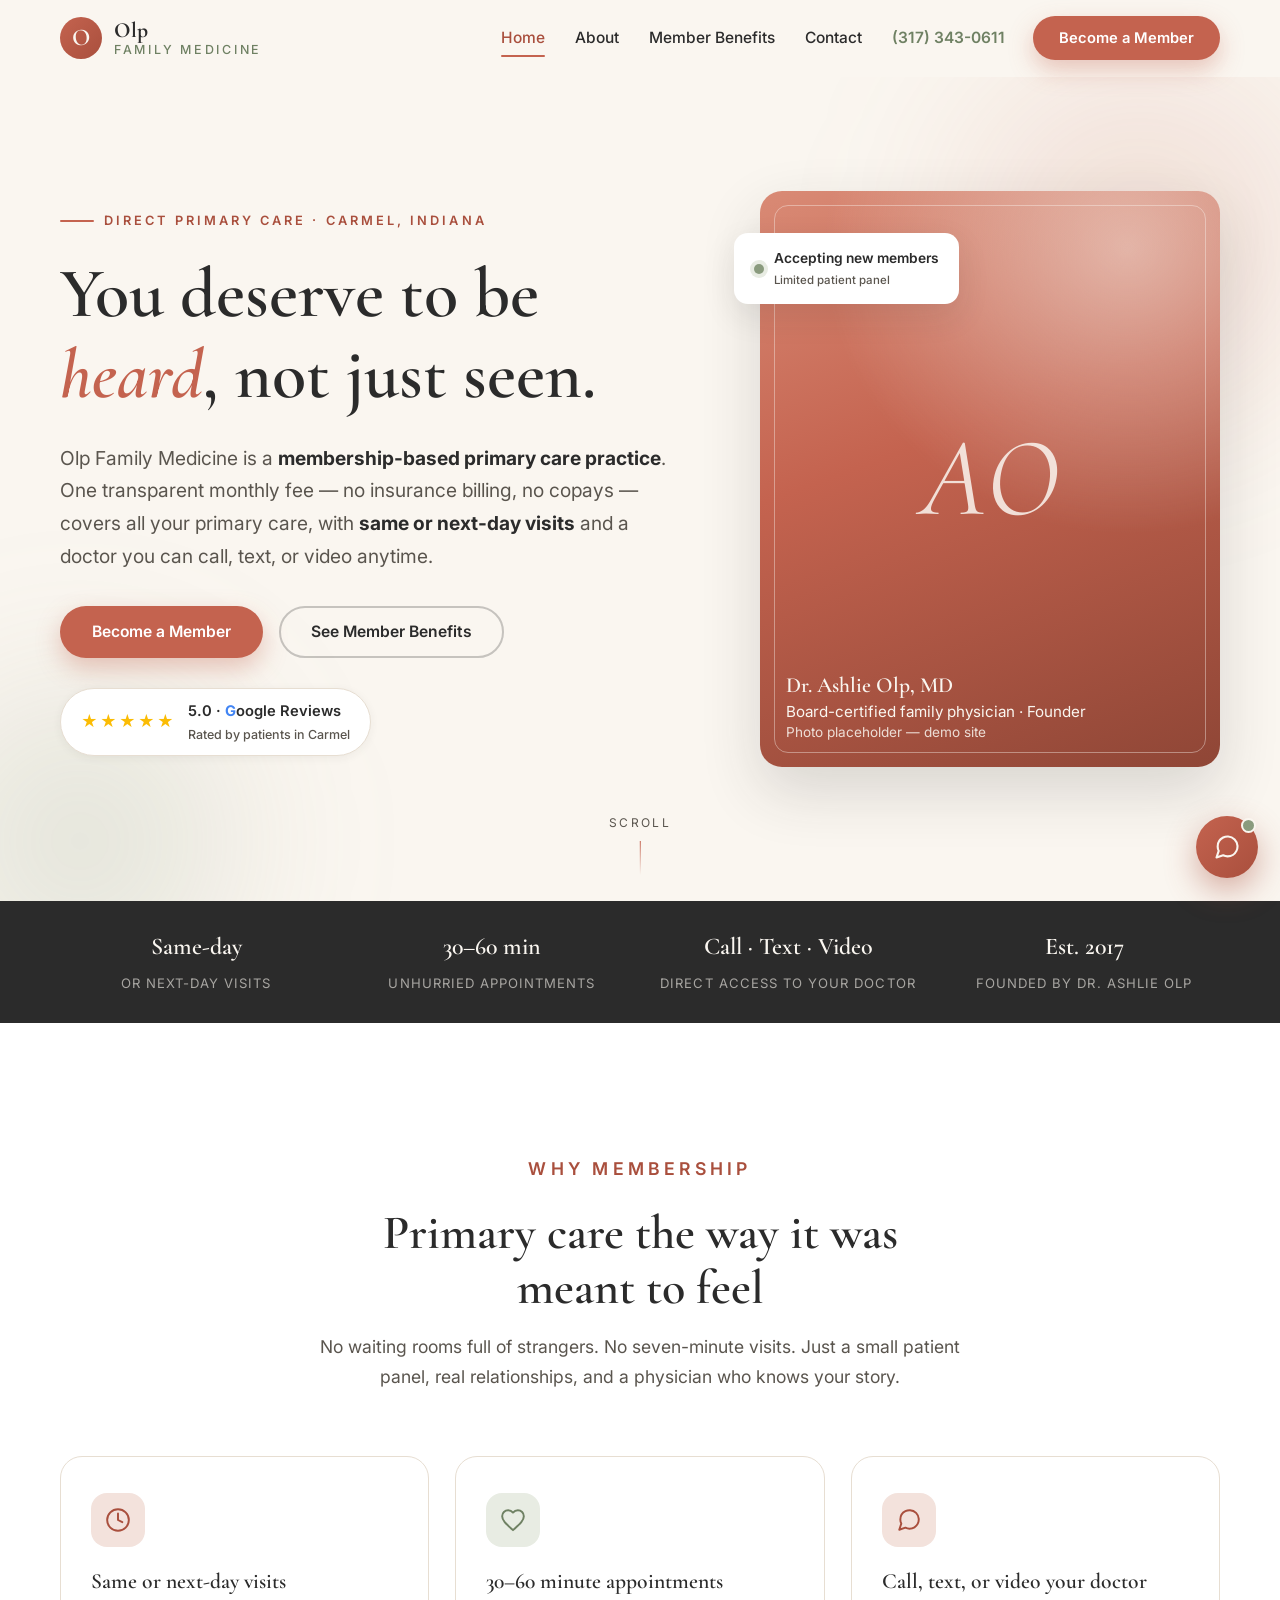
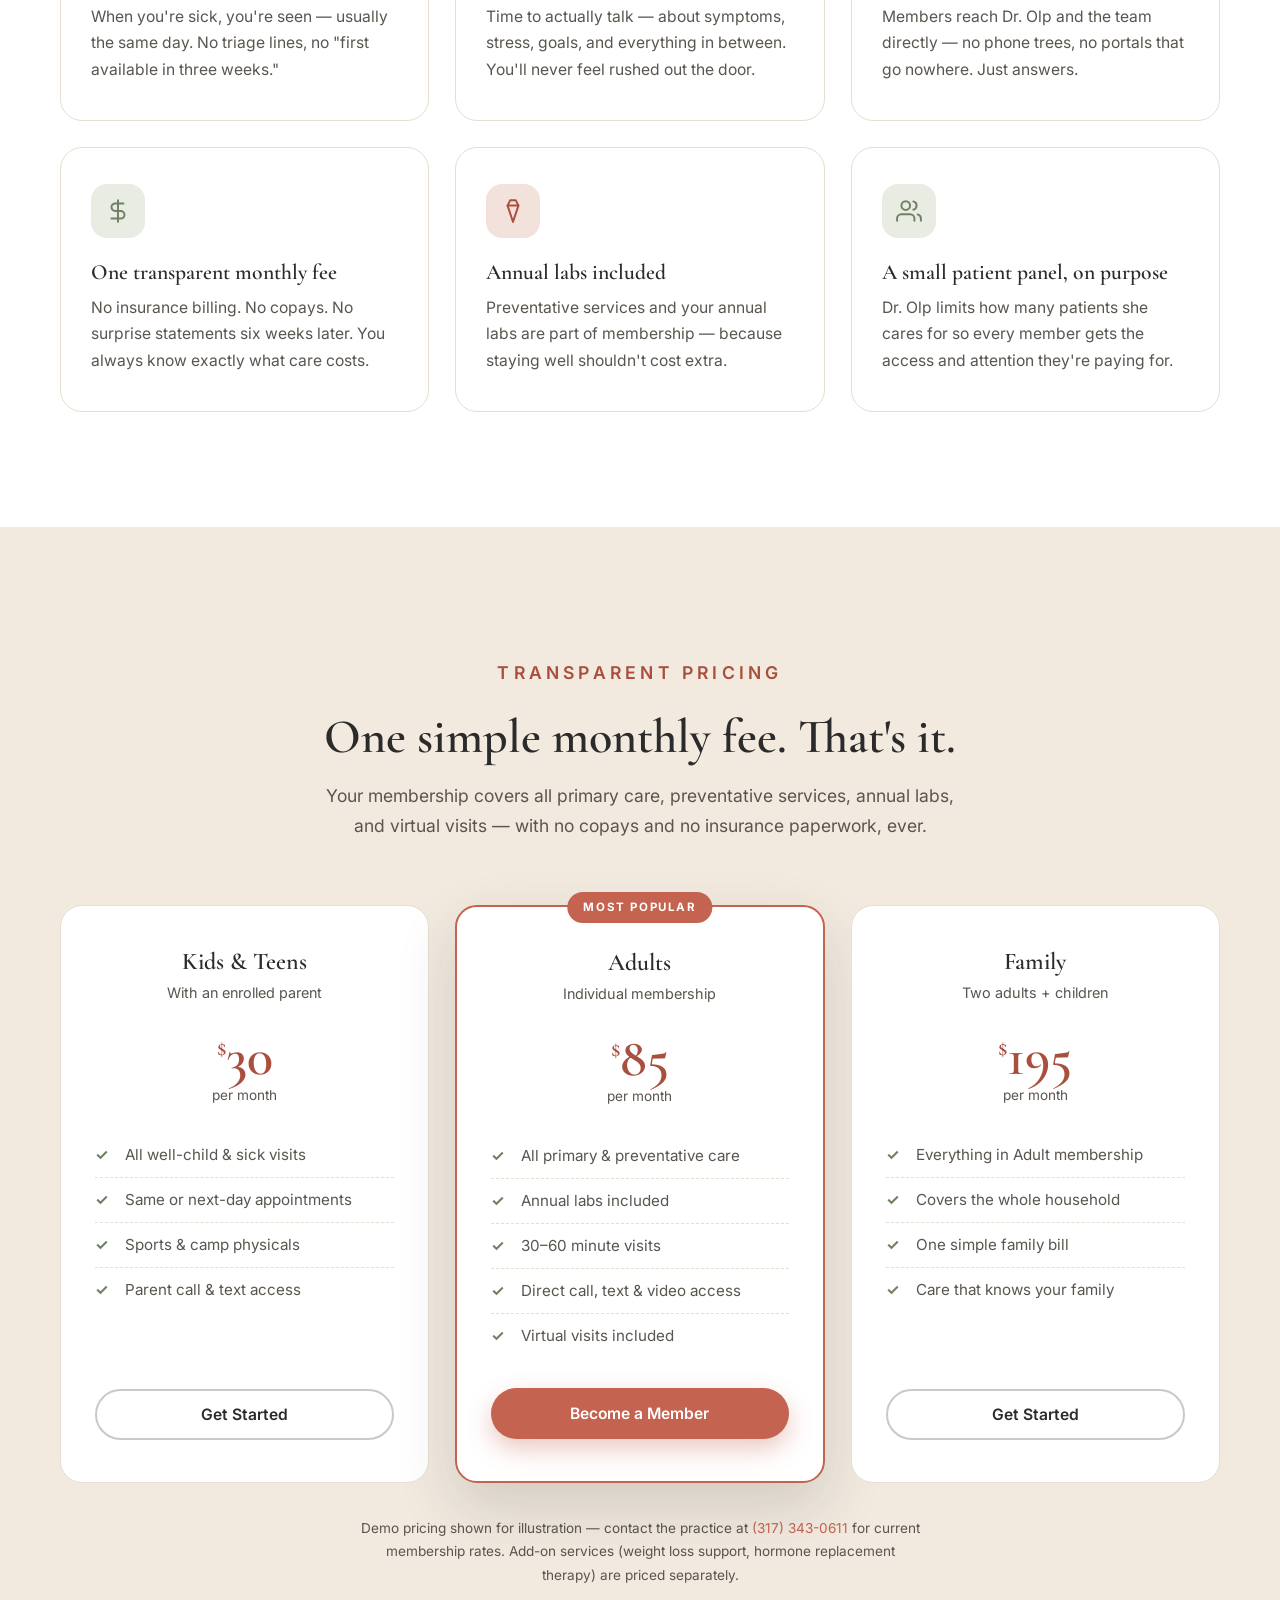
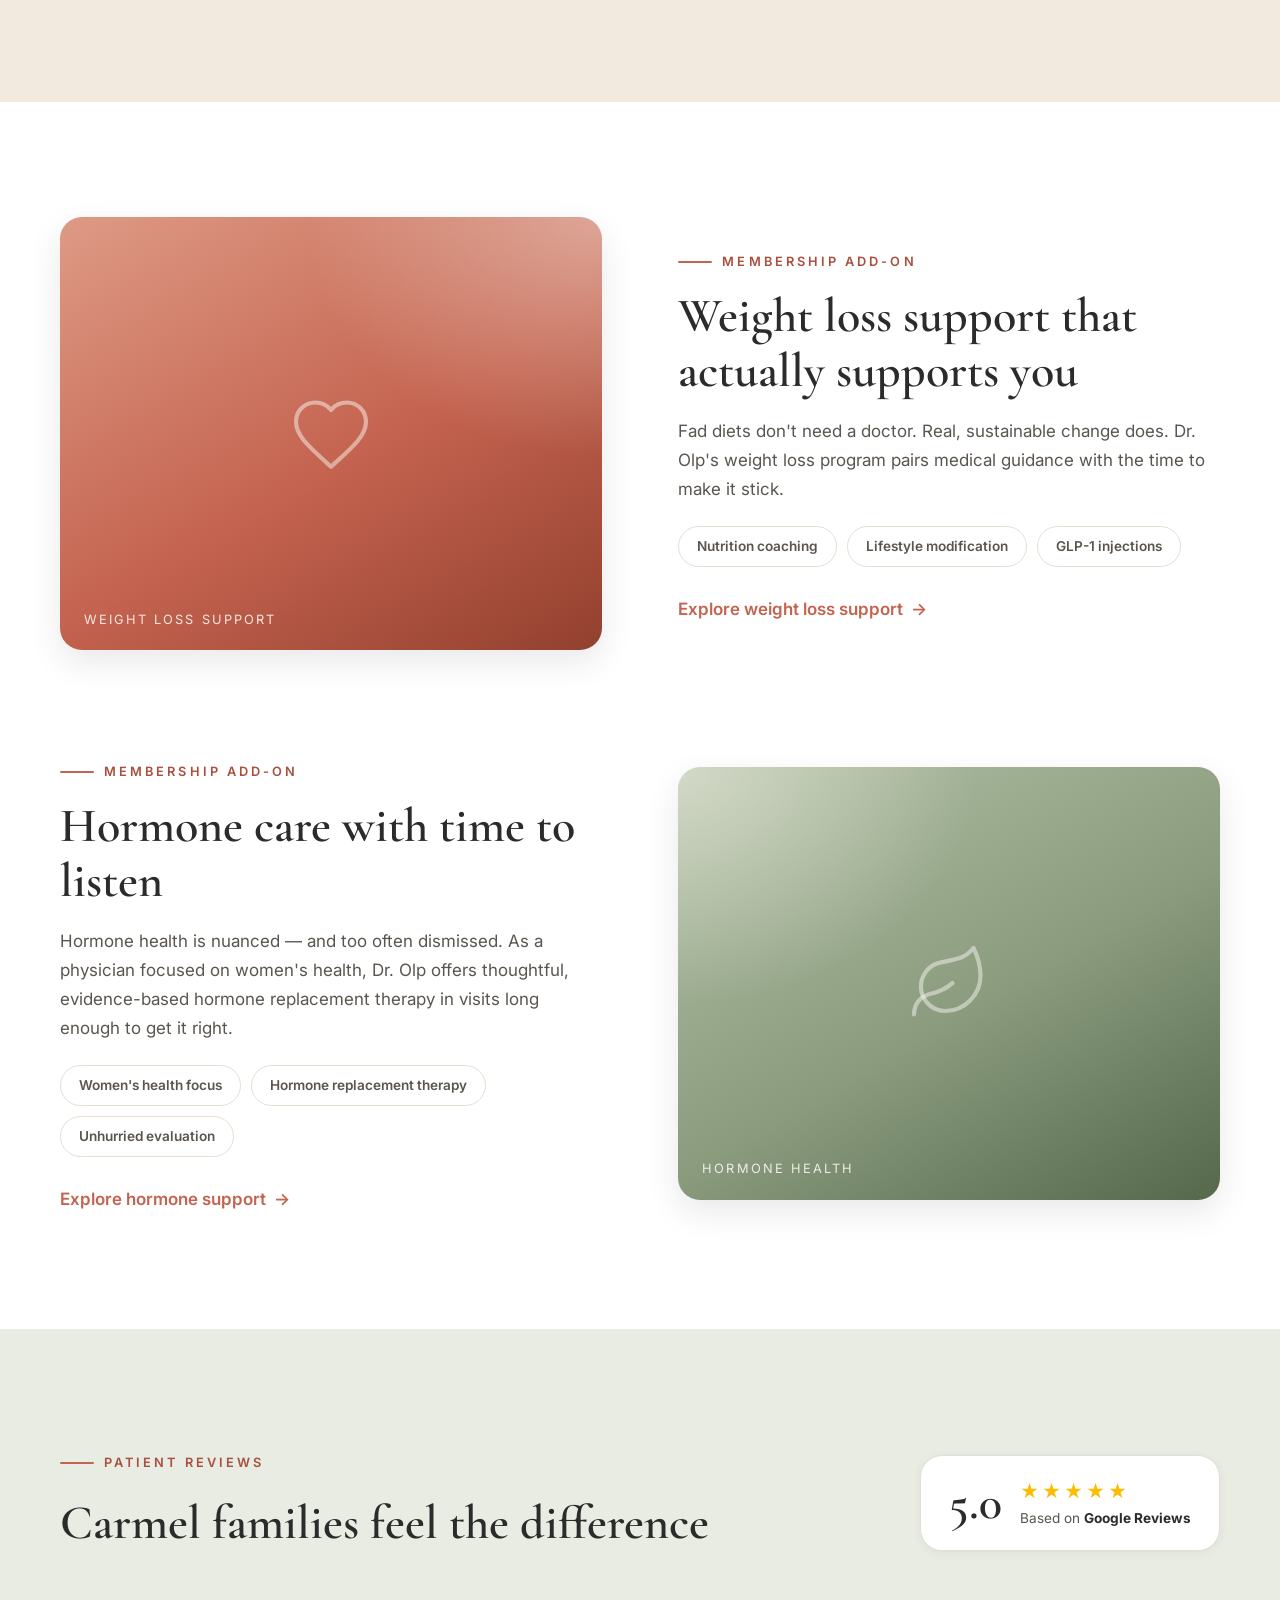
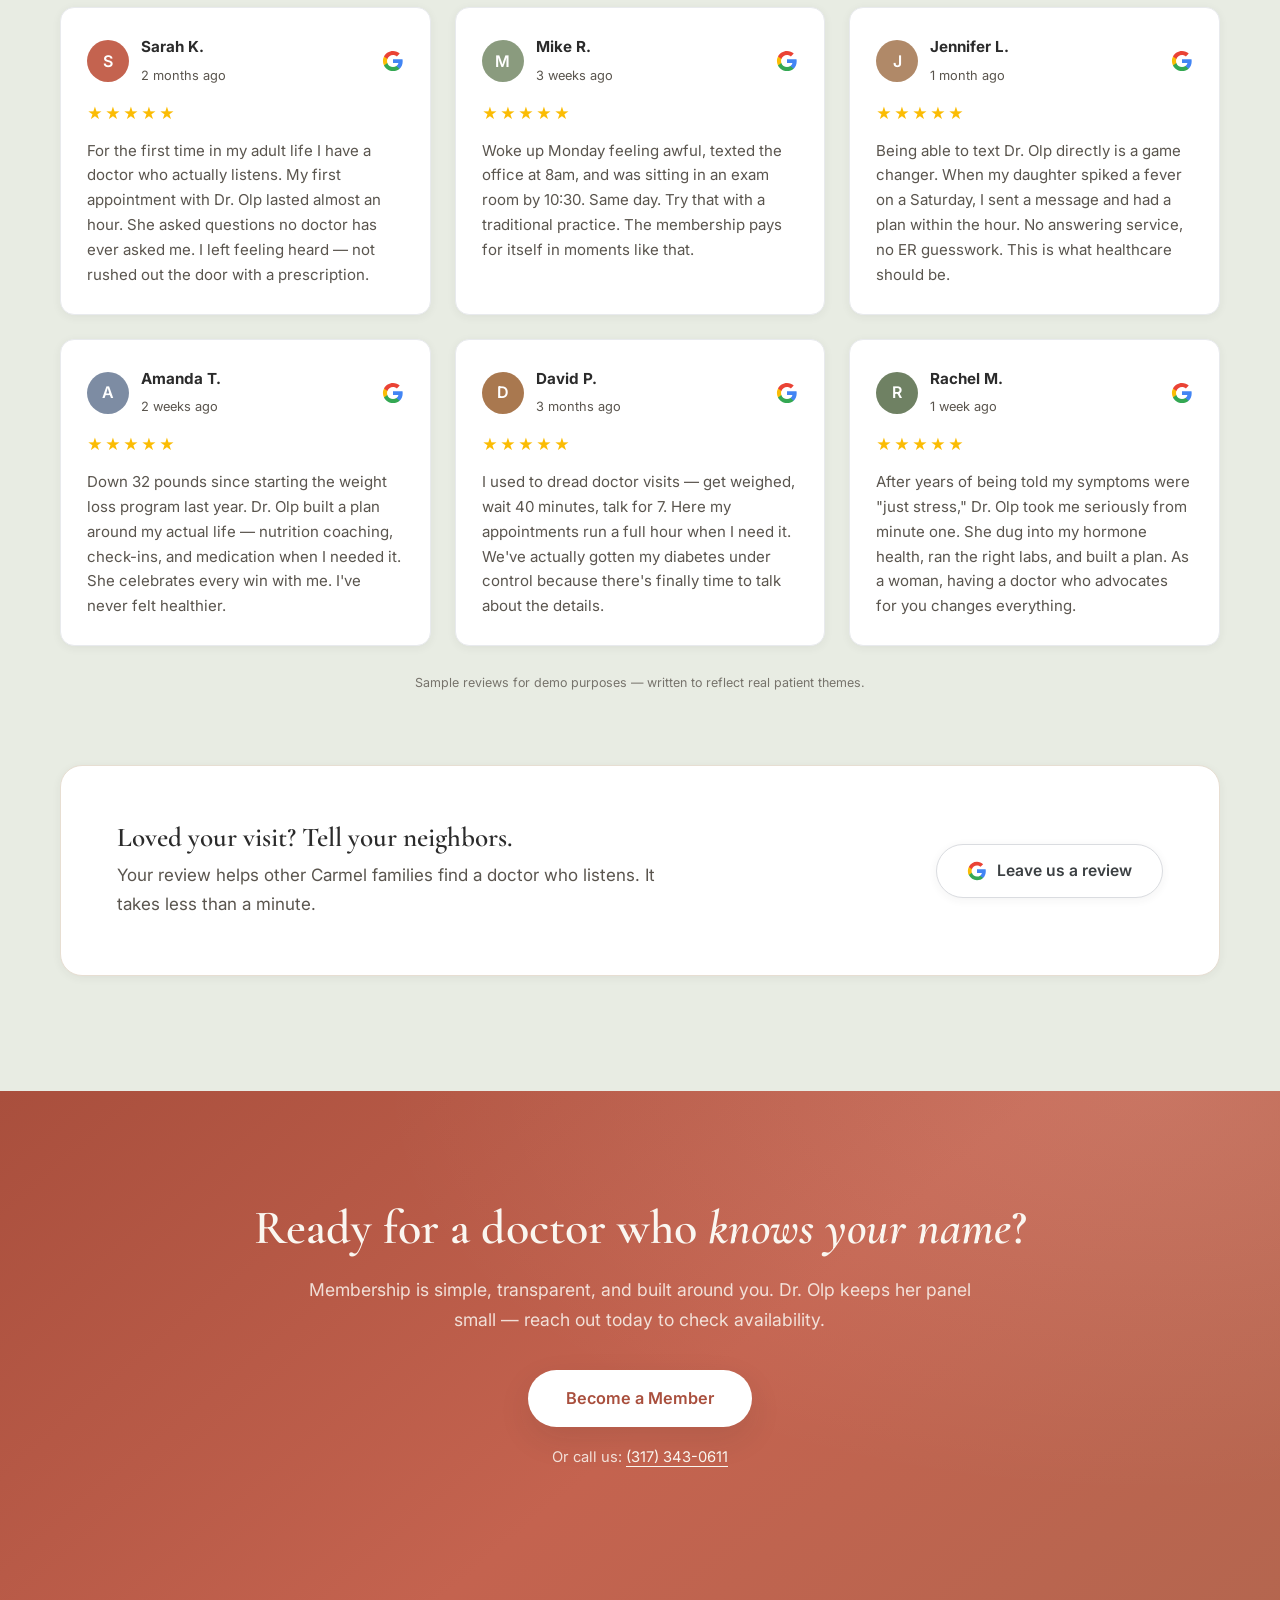
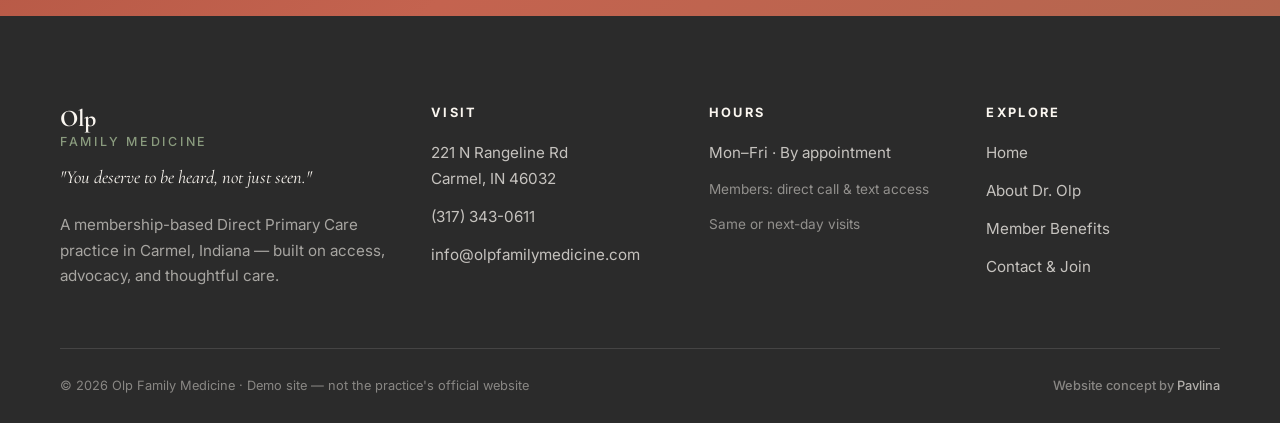
==== index.html @ 5d957875 "deploy: 83db53c268639d1eedd3f176416de7b5ff881557" ====
<!DOCTYPE html>
<html lang="en">
<head>
  <meta charset="UTF-8" />
  <meta name="viewport" content="width=device-width, initial-scale=1.0" />
  <title>Olp Family Medicine | Direct Primary Care in Carmel, IN — You Deserve to Be Heard</title>
  <meta name="description" content="Olp Family Medicine is a membership-based Direct Primary Care practice in Carmel, Indiana. One transparent monthly fee, same-day visits, 30–60 minute appointments, and direct access to Dr. Ashlie Olp, MD. No insurance billing, no copays." />
  <link rel="preconnect" href="https://fonts.googleapis.com" />
  <link rel="preconnect" href="https://fonts.gstatic.com" crossorigin />
  <link href="https://fonts.googleapis.com/css2?family=Cormorant+Garamond:ital,wght@0,400;0,500;0,600;0,700;1,400;1,500;1,600&family=Inter:wght@400;500;600;700&display=swap" rel="stylesheet" />
  <link rel="stylesheet" href="css/styles.css" />
  <script type="application/ld+json">
  {
    "@context": "https://schema.org",
    "@type": "MedicalBusiness",
    "name": "Olp Family Medicine",
    "description": "Membership-based Direct Primary Care practice in Carmel, Indiana. One transparent monthly fee covers all primary care, preventative services, annual labs, and virtual visits.",
    "url": "https://olpfamilymedicine.com",
    "telephone": "+1-317-343-0611",
    "email": "info@olpfamilymedicine.com",
    "address": {
      "@type": "PostalAddress",
      "streetAddress": "221 N Rangeline Rd",
      "addressLocality": "Carmel",
      "addressRegion": "IN",
      "postalCode": "46032",
      "addressCountry": "US"
    },
    "medicalSpecialty": ["PrimaryCare"],
    "foundingDate": "2017",
    "founder": {
      "@type": "Physician",
      "name": "Dr. Ashlie Olp, MD",
      "medicalSpecialty": ["PrimaryCare"],
      "alumniOf": "Indiana University School of Medicine"
    },
    "employee": [
      { "@type": "Physician", "name": "Dr. Ashlie Olp, MD" }
    ],
    "priceRange": "$$"
  }
  </script>
</head>
<body>
  <a class="skip-link" href="#main">Skip to content</a>

  <header class="site-header">
    <div class="header-inner container">
      <a class="brand" href="index.html">
        <span class="brand-mark" aria-hidden="true">O</span>
        <span class="brand-text">Olp <em>Family Medicine</em></span>
      </a>
      <nav class="site-nav" id="siteNav" aria-label="Primary navigation">
        <a href="index.html" aria-current="page">Home</a>
        <a href="about.html">About</a>
        <a href="benefits.html">Member Benefits</a>
        <a href="contact.html">Contact</a>
        <a class="nav-phone" href="tel:+13173430611">(317) 343-0611</a>
        <a class="nav-cta-mobile" href="contact.html#join">Become a Member</a>
      </nav>
      <a class="btn btn-primary header-cta" href="contact.html#join">Become a Member</a>
      <a class="header-phone" href="tel:+13173430611" aria-label="Call Olp Family Medicine at (317) 343-0611">
        <svg viewBox="0 0 24 24" fill="none" stroke="currentColor" stroke-width="2" stroke-linecap="round" stroke-linejoin="round" aria-hidden="true"><path d="M22 16.92v3a2 2 0 0 1-2.18 2 19.79 19.79 0 0 1-8.63-3.07 19.5 19.5 0 0 1-6-6 19.79 19.79 0 0 1-3.07-8.67A2 2 0 0 1 4.11 2h3a2 2 0 0 1 2 1.72 12.84 12.84 0 0 0 .7 2.81 2 2 0 0 1-.45 2.11L8.09 9.91a16 16 0 0 0 6 6l1.27-1.27a2 2 0 0 1 2.11-.45 12.84 12.84 0 0 0 2.81.7A2 2 0 0 1 22 16.92z"/></svg>
      </a>
      <button class="nav-toggle" type="button" aria-expanded="false" aria-controls="siteNav" aria-label="Open menu">
        <span></span><span></span><span></span>
      </button>
    </div>
  </header>

  <main id="main">

    <!-- ================= HERO ================= -->
    <section class="hero">
      <div class="container hero-grid">
        <div class="hero-copy">
          <p class="eyebrow">Direct Primary Care · Carmel, Indiana</p>
          <h1>You deserve to be <em>heard</em>, not just seen.</h1>
          <p class="hero-lede">
            Olp Family Medicine is a <strong>membership-based primary care practice</strong>.
            One transparent monthly fee — no insurance billing, no copays — covers all your
            primary care, with <strong>same or next-day visits</strong> and a doctor you can
            call, text, or video anytime.
          </p>
          <div class="hero-actions">
            <a class="btn btn-primary" href="contact.html#join">Become a Member</a>
            <a class="btn btn-outline" href="benefits.html">See Member Benefits</a>
          </div>
          <a class="rating-badge" href="#reviews">
            <span class="stars" aria-hidden="true">★★★★★</span>
            <span>5.0 · <span class="g-mark">G</span>oogle Reviews
              <small>Rated by patients in Carmel</small>
            </span>
          </a>
        </div>
        <div class="hero-visual reveal" style="--d:.15s">
          <figure class="portrait-card">
            <span class="portrait-initials" aria-hidden="true">AO</span>
            <figcaption>
              <strong>Dr. Ashlie Olp, MD</strong>
              Board-certified family physician · Founder
              <span>Photo placeholder — demo site</span>
            </figcaption>
          </figure>
          <div class="float-chip">
            <span class="dot" aria-hidden="true"></span>
            <span>Accepting new members<small>Limited patient panel</small></span>
          </div>
        </div>
      </div>
      <div class="scroll-cue" aria-hidden="true">Scroll</div>
    </section>

    <!-- ================= TRUST BAR ================= -->
    <section class="trust-bar" aria-label="Practice highlights">
      <div class="container trust-grid">
        <div><strong>Same-day</strong><span>or next-day visits</span></div>
        <div><strong>30–60 min</strong><span>unhurried appointments</span></div>
        <div><strong>Call · Text · Video</strong><span>direct access to your doctor</span></div>
        <div><strong>Est. 2017</strong><span>founded by Dr. Ashlie Olp</span></div>
      </div>
    </section>

    <!-- ================= VALUE PROPS ================= -->
    <section class="section bg-white" id="membership">
      <div class="container">
        <div class="section-head center reveal">
          <p class="eyebrow">Why membership</p>
          <h2>Primary care the way it was meant to feel</h2>
          <p>No waiting rooms full of strangers. No seven-minute visits. Just a small patient panel, real relationships, and a physician who knows your story.</p>
        </div>
        <div class="card-grid">
          <div class="value-card reveal">
            <div class="icon"><svg viewBox="0 0 24 24" fill="none" stroke="currentColor" stroke-width="1.8" stroke-linecap="round" stroke-linejoin="round" aria-hidden="true"><circle cx="12" cy="12" r="10"/><path d="M12 6v6l4 2"/></svg></div>
            <h3>Same or next-day visits</h3>
            <p>When you're sick, you're seen — usually the same day. No triage lines, no "first available in three weeks."</p>
          </div>
          <div class="value-card reveal" style="--d:.08s">
            <div class="icon"><svg viewBox="0 0 24 24" fill="none" stroke="currentColor" stroke-width="1.8" stroke-linecap="round" stroke-linejoin="round" aria-hidden="true"><path d="M12 21.35l-1.45-1.32C5.4 15.36 2 12.28 2 8.5 2 5.42 4.42 3 7.5 3c1.74 0 3.41.81 4.5 2.09C13.09 3.81 14.76 3 16.5 3 19.58 3 22 5.42 22 8.5c0 3.78-3.4 6.86-8.55 11.54L12 21.35z"/></svg></div>
            <h3>30–60 minute appointments</h3>
            <p>Time to actually talk — about symptoms, stress, goals, and everything in between. You'll never feel rushed out the door.</p>
          </div>
          <div class="value-card reveal" style="--d:.16s">
            <div class="icon"><svg viewBox="0 0 24 24" fill="none" stroke="currentColor" stroke-width="1.8" stroke-linecap="round" stroke-linejoin="round" aria-hidden="true"><path d="M21 11.5a8.38 8.38 0 0 1-.9 3.8 8.5 8.5 0 0 1-7.6 4.7 8.38 8.38 0 0 1-3.8-.9L3 21l1.9-5.7a8.38 8.38 0 0 1-.9-3.8 8.5 8.5 0 0 1 4.7-7.6 8.38 8.38 0 0 1 3.8-.9h.5a8.48 8.48 0 0 1 8 8v.5z"/></svg></div>
            <h3>Call, text, or video your doctor</h3>
            <p>Members reach Dr. Olp and the team directly — no phone trees, no portals that go nowhere. Just answers.</p>
          </div>
          <div class="value-card reveal">
            <div class="icon"><svg viewBox="0 0 24 24" fill="none" stroke="currentColor" stroke-width="1.8" stroke-linecap="round" stroke-linejoin="round" aria-hidden="true"><path d="M12 2v20M17 5H9.5a3.5 3.5 0 0 0 0 7h5a3.5 3.5 0 0 1 0 7H6"/></svg></div>
            <h3>One transparent monthly fee</h3>
            <p>No insurance billing. No copays. No surprise statements six weeks later. You always know exactly what care costs.</p>
          </div>
          <div class="value-card reveal" style="--d:.08s">
            <div class="icon"><svg viewBox="0 0 24 24" fill="none" stroke="currentColor" stroke-width="1.8" stroke-linecap="round" stroke-linejoin="round" aria-hidden="true"><path d="M14.5 2H9.5L7 7l5 15 5-15-2.5-5z"/><path d="M7 7h10"/></svg></div>
            <h3>Annual labs included</h3>
            <p>Preventative services and your annual labs are part of membership — because staying well shouldn't cost extra.</p>
          </div>
          <div class="value-card reveal" style="--d:.16s">
            <div class="icon"><svg viewBox="0 0 24 24" fill="none" stroke="currentColor" stroke-width="1.8" stroke-linecap="round" stroke-linejoin="round" aria-hidden="true"><path d="M17 21v-2a4 4 0 0 0-4-4H5a4 4 0 0 0-4 4v2"/><circle cx="9" cy="7" r="4"/><path d="M23 21v-2a4 4 0 0 0-3-3.87M16 3.13a4 4 0 0 1 0 7.75"/></svg></div>
            <h3>A small patient panel, on purpose</h3>
            <p>Dr. Olp limits how many patients she cares for so every member gets the access and attention they're paying for.</p>
          </div>
        </div>
      </div>
    </section>

    <!-- ================= PRICING ================= -->
    <section class="section bg-cream-deep" id="pricing">
      <div class="container">
        <div class="section-head center reveal">
          <p class="eyebrow">Transparent pricing</p>
          <h2>One simple monthly fee. That's it.</h2>
          <p>Your membership covers all primary care, preventative services, annual labs, and virtual visits — with no copays and no insurance paperwork, ever.</p>
        </div>
        <div class="pricing-grid">
          <div class="price-card reveal">
            <h3>Kids &amp; Teens</h3>
            <p class="who">With an enrolled parent</p>
            <div class="amount"><sup>$</sup>30</div>
            <p class="per">per month</p>
            <ul>
              <li>All well-child &amp; sick visits</li>
              <li>Same or next-day appointments</li>
              <li>Sports &amp; camp physicals</li>
              <li>Parent call &amp; text access</li>
            </ul>
            <a class="btn btn-outline" href="contact.html#join">Get Started</a>
          </div>
          <div class="price-card featured reveal" style="--d:.08s">
            <span class="flag">Most popular</span>
            <h3>Adults</h3>
            <p class="who">Individual membership</p>
            <div class="amount"><sup>$</sup>85</div>
            <p class="per">per month</p>
            <ul>
              <li>All primary &amp; preventative care</li>
              <li>Annual labs included</li>
              <li>30–60 minute visits</li>
              <li>Direct call, text &amp; video access</li>
              <li>Virtual visits included</li>
            </ul>
            <a class="btn btn-primary" href="contact.html#join">Become a Member</a>
          </div>
          <div class="price-card reveal" style="--d:.16s">
            <h3>Family</h3>
            <p class="who">Two adults + children</p>
            <div class="amount"><sup>$</sup>195</div>
            <p class="per">per month</p>
            <ul>
              <li>Everything in Adult membership</li>
              <li>Covers the whole household</li>
              <li>One simple family bill</li>
              <li>Care that knows your family</li>
            </ul>
            <a class="btn btn-outline" href="contact.html#join">Get Started</a>
          </div>
        </div>
        <p class="pricing-note">Demo pricing shown for illustration — contact the practice at <a href="tel:+13173430611">(317) 343-0611</a> for current membership rates. Add-on services (weight loss support, hormone replacement therapy) are priced separately.</p>
      </div>
    </section>

    <!-- ================= HIGHLIGHTS: WEIGHT LOSS + HORMONES ================= -->
    <section class="section bg-white">
      <div class="container">
        <div class="split">
          <div class="split-visual grad-terracotta reveal">
            <span class="visual-glyph" aria-hidden="true"><svg viewBox="0 0 24 24" fill="none" stroke="currentColor" stroke-width="1.2" stroke-linecap="round" stroke-linejoin="round"><path d="M12 21.35l-1.45-1.32C5.4 15.36 2 12.28 2 8.5 2 5.42 4.42 3 7.5 3c1.74 0 3.41.81 4.5 2.09C13.09 3.81 14.76 3 16.5 3 19.58 3 22 5.42 22 8.5c0 3.78-3.4 6.86-8.55 11.54L12 21.35z"/></svg></span>
            <span class="visual-label">Weight Loss Support</span>
          </div>
          <div class="split-copy reveal" style="--d:.1s">
            <p class="eyebrow">Membership add-on</p>
            <h2>Weight loss support that actually supports you</h2>
            <p>Fad diets don't need a doctor. Real, sustainable change does. Dr. Olp's weight loss program pairs medical guidance with the time to make it stick.</p>
            <div class="tag-row">
              <span class="tag">Nutrition coaching</span>
              <span class="tag">Lifestyle modification</span>
              <span class="tag">GLP-1 injections</span>
            </div>
            <a class="text-link" href="benefits.html#addons">Explore weight loss support</a>
          </div>
        </div>

        <div class="split reverse">
          <div class="split-visual grad-sage reveal">
            <span class="visual-glyph" aria-hidden="true"><svg viewBox="0 0 24 24" fill="none" stroke="currentColor" stroke-width="1.2" stroke-linecap="round" stroke-linejoin="round"><path d="M11 20A7 7 0 0 1 9.8 6.1C15.5 5 17 4.48 19 2c1 2 2 4.18 2 8 0 5.5-4.78 10-10 10z"/><path d="M2 21c0-3 1.85-5.36 5.08-6C9.5 14.52 12 13 13 12"/></svg></span>
            <span class="visual-label">Hormone Health</span>
          </div>
          <div class="split-copy reveal" style="--d:.1s">
            <p class="eyebrow">Membership add-on</p>
            <h2>Hormone care with time to listen</h2>
            <p>Hormone health is nuanced — and too often dismissed. As a physician focused on women's health, Dr. Olp offers thoughtful, evidence-based hormone replacement therapy in visits long enough to get it right.</p>
            <div class="tag-row">
              <span class="tag">Women's health focus</span>
              <span class="tag">Hormone replacement therapy</span>
              <span class="tag">Unhurried evaluation</span>
            </div>
            <a class="text-link" href="benefits.html#addons">Explore hormone support</a>
          </div>
        </div>
      </div>
    </section>

    <!-- ================= GOOGLE REVIEWS ================= -->
    <section class="section bg-sage-soft" id="reviews">
      <div class="container">
        <div class="reviews-head reveal">
          <div>
            <p class="eyebrow">Patient reviews</p>
            <h2>Carmel families feel the difference</h2>
          </div>
          <div class="agg-rating">
            <span class="num">5.0</span>
            <div>
              <div class="stars" aria-hidden="true">★★★★★</div>
              <p class="meta">Based on <strong>Google Reviews</strong></p>
            </div>
          </div>
        </div>

        <div class="reviews-grid">
          <article class="review-card reveal">
            <div class="review-top">
              <span class="avatar a1" aria-hidden="true">S</span>
              <div class="who"><strong>Sarah K.</strong><span>2 months ago</span></div>
              <svg class="g-badge" viewBox="0 0 24 24" aria-hidden="true"><path fill="#4285F4" d="M22.56 12.25c0-.78-.07-1.53-.2-2.25H12v4.26h5.92a5.06 5.06 0 0 1-2.2 3.32v2.77h3.57c2.08-1.92 3.27-4.74 3.27-8.1z"/><path fill="#34A853" d="M12 23c2.97 0 5.46-.98 7.28-2.66l-3.57-2.77c-.98.66-2.23 1.06-3.71 1.06-2.86 0-5.29-1.93-6.16-4.53H2.18v2.84C3.99 20.53 7.7 23 12 23z"/><path fill="#FBBC05" d="M5.84 14.1c-.22-.66-.35-1.36-.35-2.1s.13-1.44.35-2.1V7.06H2.18A10.97 10.97 0 0 0 1 12c0 1.77.43 3.45 1.18 4.94l3.66-2.84z"/><path fill="#EA4335" d="M12 5.38c1.62 0 3.06.56 4.21 1.64l3.15-3.15C17.45 2.09 14.97 1 12 1 7.7 1 3.99 3.47 2.18 7.06l3.66 2.84c.87-2.6 3.3-4.52 6.16-4.52z"/></svg>
            </div>
            <div class="review-stars" aria-label="5 out of 5 stars">★★★★★</div>
            <p>For the first time in my adult life I have a doctor who actually listens. My first appointment with Dr. Olp lasted almost an hour. She asked questions no doctor has ever asked me. I left feeling heard — not rushed out the door with a prescription.</p>
          </article>

          <article class="review-card reveal" style="--d:.07s">
            <div class="review-top">
              <span class="avatar a2" aria-hidden="true">M</span>
              <div class="who"><strong>Mike R.</strong><span>3 weeks ago</span></div>
              <svg class="g-badge" viewBox="0 0 24 24" aria-hidden="true"><path fill="#4285F4" d="M22.56 12.25c0-.78-.07-1.53-.2-2.25H12v4.26h5.92a5.06 5.06 0 0 1-2.2 3.32v2.77h3.57c2.08-1.92 3.27-4.74 3.27-8.1z"/><path fill="#34A853" d="M12 23c2.97 0 5.46-.98 7.28-2.66l-3.57-2.77c-.98.66-2.23 1.06-3.71 1.06-2.86 0-5.29-1.93-6.16-4.53H2.18v2.84C3.99 20.53 7.7 23 12 23z"/><path fill="#FBBC05" d="M5.84 14.1c-.22-.66-.35-1.36-.35-2.1s.13-1.44.35-2.1V7.06H2.18A10.97 10.97 0 0 0 1 12c0 1.77.43 3.45 1.18 4.94l3.66-2.84z"/><path fill="#EA4335" d="M12 5.38c1.62 0 3.06.56 4.21 1.64l3.15-3.15C17.45 2.09 14.97 1 12 1 7.7 1 3.99 3.47 2.18 7.06l3.66 2.84c.87-2.6 3.3-4.52 6.16-4.52z"/></svg>
            </div>
            <div class="review-stars" aria-label="5 out of 5 stars">★★★★★</div>
            <p>Woke up Monday feeling awful, texted the office at 8am, and was sitting in an exam room by 10:30. Same day. Try that with a traditional practice. The membership pays for itself in moments like that.</p>
          </article>

          <article class="review-card reveal" style="--d:.14s">
            <div class="review-top">
              <span class="avatar a3" aria-hidden="true">J</span>
              <div class="who"><strong>Jennifer L.</strong><span>1 month ago</span></div>
              <svg class="g-badge" viewBox="0 0 24 24" aria-hidden="true"><path fill="#4285F4" d="M22.56 12.25c0-.78-.07-1.53-.2-2.25H12v4.26h5.92a5.06 5.06 0 0 1-2.2 3.32v2.77h3.57c2.08-1.92 3.27-4.74 3.27-8.1z"/><path fill="#34A853" d="M12 23c2.97 0 5.46-.98 7.28-2.66l-3.57-2.77c-.98.66-2.23 1.06-3.71 1.06-2.86 0-5.29-1.93-6.16-4.53H2.18v2.84C3.99 20.53 7.7 23 12 23z"/><path fill="#FBBC05" d="M5.84 14.1c-.22-.66-.35-1.36-.35-2.1s.13-1.44.35-2.1V7.06H2.18A10.97 10.97 0 0 0 1 12c0 1.77.43 3.45 1.18 4.94l3.66-2.84z"/><path fill="#EA4335" d="M12 5.38c1.62 0 3.06.56 4.21 1.64l3.15-3.15C17.45 2.09 14.97 1 12 1 7.7 1 3.99 3.47 2.18 7.06l3.66 2.84c.87-2.6 3.3-4.52 6.16-4.52z"/></svg>
            </div>
            <div class="review-stars" aria-label="5 out of 5 stars">★★★★★</div>
            <p>Being able to text Dr. Olp directly is a game changer. When my daughter spiked a fever on a Saturday, I sent a message and had a plan within the hour. No answering service, no ER guesswork. This is what healthcare should be.</p>
          </article>

          <article class="review-card reveal">
            <div class="review-top">
              <span class="avatar a4" aria-hidden="true">A</span>
              <div class="who"><strong>Amanda T.</strong><span>2 weeks ago</span></div>
              <svg class="g-badge" viewBox="0 0 24 24" aria-hidden="true"><path fill="#4285F4" d="M22.56 12.25c0-.78-.07-1.53-.2-2.25H12v4.26h5.92a5.06 5.06 0 0 1-2.2 3.32v2.77h3.57c2.08-1.92 3.27-4.74 3.27-8.1z"/><path fill="#34A853" d="M12 23c2.97 0 5.46-.98 7.28-2.66l-3.57-2.77c-.98.66-2.23 1.06-3.71 1.06-2.86 0-5.29-1.93-6.16-4.53H2.18v2.84C3.99 20.53 7.7 23 12 23z"/><path fill="#FBBC05" d="M5.84 14.1c-.22-.66-.35-1.36-.35-2.1s.13-1.44.35-2.1V7.06H2.18A10.97 10.97 0 0 0 1 12c0 1.77.43 3.45 1.18 4.94l3.66-2.84z"/><path fill="#EA4335" d="M12 5.38c1.62 0 3.06.56 4.21 1.64l3.15-3.15C17.45 2.09 14.97 1 12 1 7.7 1 3.99 3.47 2.18 7.06l3.66 2.84c.87-2.6 3.3-4.52 6.16-4.52z"/></svg>
            </div>
            <div class="review-stars" aria-label="5 out of 5 stars">★★★★★</div>
            <p>Down 32 pounds since starting the weight loss program last year. Dr. Olp built a plan around my actual life — nutrition coaching, check-ins, and medication when I needed it. She celebrates every win with me. I've never felt healthier.</p>
          </article>

          <article class="review-card reveal" style="--d:.07s">
            <div class="review-top">
              <span class="avatar a5" aria-hidden="true">D</span>
              <div class="who"><strong>David P.</strong><span>3 months ago</span></div>
              <svg class="g-badge" viewBox="0 0 24 24" aria-hidden="true"><path fill="#4285F4" d="M22.56 12.25c0-.78-.07-1.53-.2-2.25H12v4.26h5.92a5.06 5.06 0 0 1-2.2 3.32v2.77h3.57c2.08-1.92 3.27-4.74 3.27-8.1z"/><path fill="#34A853" d="M12 23c2.97 0 5.46-.98 7.28-2.66l-3.57-2.77c-.98.66-2.23 1.06-3.71 1.06-2.86 0-5.29-1.93-6.16-4.53H2.18v2.84C3.99 20.53 7.7 23 12 23z"/><path fill="#FBBC05" d="M5.84 14.1c-.22-.66-.35-1.36-.35-2.1s.13-1.44.35-2.1V7.06H2.18A10.97 10.97 0 0 0 1 12c0 1.77.43 3.45 1.18 4.94l3.66-2.84z"/><path fill="#EA4335" d="M12 5.38c1.62 0 3.06.56 4.21 1.64l3.15-3.15C17.45 2.09 14.97 1 12 1 7.7 1 3.99 3.47 2.18 7.06l3.66 2.84c.87-2.6 3.3-4.52 6.16-4.52z"/></svg>
            </div>
            <div class="review-stars" aria-label="5 out of 5 stars">★★★★★</div>
            <p>I used to dread doctor visits — get weighed, wait 40 minutes, talk for 7. Here my appointments run a full hour when I need it. We've actually gotten my diabetes under control because there's finally time to talk about the details.</p>
          </article>

          <article class="review-card reveal" style="--d:.14s">
            <div class="review-top">
              <span class="avatar a6" aria-hidden="true">R</span>
              <div class="who"><strong>Rachel M.</strong><span>1 week ago</span></div>
              <svg class="g-badge" viewBox="0 0 24 24" aria-hidden="true"><path fill="#4285F4" d="M22.56 12.25c0-.78-.07-1.53-.2-2.25H12v4.26h5.92a5.06 5.06 0 0 1-2.2 3.32v2.77h3.57c2.08-1.92 3.27-4.74 3.27-8.1z"/><path fill="#34A853" d="M12 23c2.97 0 5.46-.98 7.28-2.66l-3.57-2.77c-.98.66-2.23 1.06-3.71 1.06-2.86 0-5.29-1.93-6.16-4.53H2.18v2.84C3.99 20.53 7.7 23 12 23z"/><path fill="#FBBC05" d="M5.84 14.1c-.22-.66-.35-1.36-.35-2.1s.13-1.44.35-2.1V7.06H2.18A10.97 10.97 0 0 0 1 12c0 1.77.43 3.45 1.18 4.94l3.66-2.84z"/><path fill="#EA4335" d="M12 5.38c1.62 0 3.06.56 4.21 1.64l3.15-3.15C17.45 2.09 14.97 1 12 1 7.7 1 3.99 3.47 2.18 7.06l3.66 2.84c.87-2.6 3.3-4.52 6.16-4.52z"/></svg>
            </div>
            <div class="review-stars" aria-label="5 out of 5 stars">★★★★★</div>
            <p>After years of being told my symptoms were "just stress," Dr. Olp took me seriously from minute one. She dug into my hormone health, ran the right labs, and built a plan. As a woman, having a doctor who advocates for you changes everything.</p>
          </article>
        </div>

        <p class="reviews-disclaimer">Sample reviews for demo purposes — written to reflect real patient themes.</p>

        <div class="review-cta reveal">
          <div>
            <h3>Loved your visit? Tell your neighbors.</h3>
            <p>Your review helps other Carmel families find a doctor who listens. It takes less than a minute.</p>
          </div>
          <a class="btn btn-google" href="#" aria-label="Leave us a review on Google">
            <svg width="20" height="20" viewBox="0 0 24 24" aria-hidden="true"><path fill="#4285F4" d="M22.56 12.25c0-.78-.07-1.53-.2-2.25H12v4.26h5.92a5.06 5.06 0 0 1-2.2 3.32v2.77h3.57c2.08-1.92 3.27-4.74 3.27-8.1z"/><path fill="#34A853" d="M12 23c2.97 0 5.46-.98 7.28-2.66l-3.57-2.77c-.98.66-2.23 1.06-3.71 1.06-2.86 0-5.29-1.93-6.16-4.53H2.18v2.84C3.99 20.53 7.7 23 12 23z"/><path fill="#FBBC05" d="M5.84 14.1c-.22-.66-.35-1.36-.35-2.1s.13-1.44.35-2.1V7.06H2.18A10.97 10.97 0 0 0 1 12c0 1.77.43 3.45 1.18 4.94l3.66-2.84z"/><path fill="#EA4335" d="M12 5.38c1.62 0 3.06.56 4.21 1.64l3.15-3.15C17.45 2.09 14.97 1 12 1 7.7 1 3.99 3.47 2.18 7.06l3.66 2.84c.87-2.6 3.3-4.52 6.16-4.52z"/></svg>
            Leave us a review
          </a>
        </div>
      </div>
    </section>

    <!-- ================= JOIN CTA ================= -->
    <section class="cta-band">
      <div class="container reveal">
        <h2>Ready for a doctor who <em>knows your name</em>?</h2>
        <p>Membership is simple, transparent, and built around you. Dr. Olp keeps her panel small — reach out today to check availability.</p>
        <a class="btn btn-light" href="contact.html#join">Become a Member</a>
        <p class="sub-action">Or call us: <a href="tel:+13173430611">(317) 343-0611</a></p>
      </div>
    </section>
  </main>

  <!-- ================= FOOTER ================= -->
  <footer class="site-footer">
    <div class="container">
      <div class="footer-grid">
        <div class="footer-brand">
          <span class="brand-text">Olp <em>Family Medicine</em></span>
          <p class="footer-tagline">"You deserve to be heard, not just seen."</p>
          <p>A membership-based Direct Primary Care practice in Carmel, Indiana — built on access, advocacy, and thoughtful care.</p>
        </div>
        <div>
          <h4>Visit</h4>
          <ul class="footer-list">
            <li>221 N Rangeline Rd<br />Carmel, IN 46032</li>
            <li><a href="tel:+13173430611">(317) 343-0611</a></li>
            <li><a href="mailto:info@olpfamilymedicine.com">info@olpfamilymedicine.com</a></li>
          </ul>
        </div>
        <div>
          <h4>Hours</h4>
          <ul class="footer-list">
            <li>Mon–Fri · By appointment</li>
            <li class="muted">Members: direct call &amp; text access</li>
            <li class="muted">Same or next-day visits</li>
          </ul>
        </div>
        <div>
          <h4>Explore</h4>
          <ul class="footer-list">
            <li><a href="index.html">Home</a></li>
            <li><a href="about.html">About Dr. Olp</a></li>
            <li><a href="benefits.html">Member Benefits</a></li>
            <li><a href="contact.html">Contact &amp; Join</a></li>
          </ul>
        </div>
      </div>
      <div class="footer-bottom">
        <span>© <span class="js-year">2026</span> Olp Family Medicine · Demo site — not the practice's official website</span>
        <span class="pavlina-credit">Website concept by <a href="#">Pavlina</a></span>
      </div>
    </div>
  </footer>

  <script src="js/main.js" defer></script>
  <script src="js/aria.js" defer></script>
</body>
</html>
---- css/styles.css ----
/* ==========================================================================
   Olp Family Medicine — Pavlina demo site
   Palette: terracotta #C4634F · cream #FAF6F0 · charcoal #2B2B2B · sage #8A9B7E
   ========================================================================== */

:root {
  --terracotta: #C4634F;
  --terracotta-dark: #A94F3D;
  --terracotta-soft: #F3E2DC;
  --cream: #FAF6F0;
  --cream-deep: #F2EADF;
  --charcoal: #2B2B2B;
  --ink-soft: #5A554E;
  --sage: #8A9B7E;
  --sage-dark: #6F8163;
  --sage-soft: #E8ECE3;
  --white: #FFFFFF;
  --border: #E7DED2;
  --gold-star: #FBBC04;
  --shadow-sm: 0 2px 10px rgba(43, 43, 43, 0.06);
  --shadow-md: 0 12px 32px rgba(43, 43, 43, 0.10);
  --shadow-lg: 0 24px 60px rgba(43, 43, 43, 0.16);
  --radius: 14px;
  --radius-lg: 22px;
  --font-serif: "Cormorant Garamond", "Libre Caslon Text", Georgia, serif;
  --font-sans: "Inter", -apple-system, BlinkMacSystemFont, "Segoe UI", sans-serif;
  --header-h: 76px;
}

* { margin: 0; padding: 0; box-sizing: border-box; }

html {
  scroll-behavior: smooth;
  scroll-padding-top: calc(var(--header-h) + 16px);
}

body {
  font-family: var(--font-sans);
  font-size: 1.0625rem;
  line-height: 1.7;
  color: var(--charcoal);
  background: var(--cream);
  -webkit-font-smoothing: antialiased;
}

img, svg { display: block; max-width: 100%; }

h1, h2, h3, h4 {
  font-family: var(--font-serif);
  font-weight: 600;
  line-height: 1.15;
  color: var(--charcoal);
}

h1 { font-size: clamp(2.6rem, 6vw, 4.4rem); }
h2 { font-size: clamp(2rem, 4.2vw, 3rem); }
h3 { font-size: clamp(1.4rem, 2.4vw, 1.75rem); }

p { color: var(--ink-soft); }

a { color: var(--terracotta); text-decoration: none; }
a:hover { color: var(--terracotta-dark); }

.container {
  width: min(1160px, 92%);
  margin-inline: auto;
}

.skip-link {
  position: absolute;
  left: -9999px;
  top: 0;
  background: var(--charcoal);
  color: var(--white);
  padding: 10px 18px;
  z-index: 300;
  border-radius: 0 0 10px 0;
}
.skip-link:focus { left: 0; color: var(--white); }

/* --------------------------------------------------------------------------
   Buttons
   -------------------------------------------------------------------------- */

.btn {
  display: inline-flex;
  align-items: center;
  justify-content: center;
  gap: 10px;
  font-family: var(--font-sans);
  font-weight: 600;
  font-size: 0.98rem;
  line-height: 1;
  padding: 16px 30px;
  border-radius: 999px;
  border: 2px solid transparent;
  cursor: pointer;
  transition: transform 0.2s ease, box-shadow 0.2s ease, background 0.2s ease, color 0.2s ease, border-color 0.2s ease;
  white-space: nowrap;
}
.btn:hover { transform: translateY(-2px); }
.btn:active { transform: translateY(0); }

.btn-primary {
  background: var(--terracotta);
  color: var(--white);
  box-shadow: 0 10px 24px rgba(196, 99, 79, 0.35);
}
.btn-primary:hover { background: var(--terracotta-dark); color: var(--white); }

.btn-outline {
  background: transparent;
  color: var(--charcoal);
  border-color: rgba(43, 43, 43, 0.25);
}
.btn-outline:hover { border-color: var(--charcoal); color: var(--charcoal); }

.btn-light {
  background: var(--white);
  color: var(--terracotta-dark);
  box-shadow: var(--shadow-md);
}
.btn-light:hover { color: var(--terracotta-dark); }

.btn-google {
  background: var(--white);
  color: #3C4043;
  border: 1px solid #DADCE0;
  font-weight: 600;
  box-shadow: var(--shadow-sm);
}
.btn-google:hover { box-shadow: var(--shadow-md); color: #202124; }

/* --------------------------------------------------------------------------
   Header / navigation
   -------------------------------------------------------------------------- */

.site-header {
  position: sticky;
  top: 0;
  z-index: 200;
  background: rgba(250, 246, 240, 0.92);
  backdrop-filter: blur(12px);
  -webkit-backdrop-filter: blur(12px);
  border-bottom: 1px solid transparent;
  transition: border-color 0.25s ease, box-shadow 0.25s ease;
}
.site-header.is-scrolled {
  border-bottom-color: var(--border);
  box-shadow: 0 6px 24px rgba(43, 43, 43, 0.06);
}

.header-inner {
  display: flex;
  align-items: center;
  gap: 28px;
  min-height: var(--header-h);
}

.brand {
  display: flex;
  align-items: center;
  gap: 12px;
  color: var(--charcoal);
  margin-right: auto;
}
.brand:hover { color: var(--charcoal); }

.brand-mark {
  width: 42px;
  height: 42px;
  border-radius: 50%;
  background: linear-gradient(135deg, var(--terracotta) 0%, var(--terracotta-dark) 100%);
  color: var(--cream);
  font-family: var(--font-serif);
  font-size: 1.5rem;
  font-weight: 600;
  display: grid;
  place-items: center;
  flex: none;
}

.brand-text {
  font-family: var(--font-serif);
  font-size: 1.35rem;
  font-weight: 700;
  letter-spacing: 0.01em;
  line-height: 1.1;
}
.brand-text em {
  display: block;
  font-style: normal;
  font-weight: 500;
  font-size: 0.78rem;
  font-family: var(--font-sans);
  letter-spacing: 0.22em;
  text-transform: uppercase;
  color: var(--sage-dark);
}

.site-nav {
  display: flex;
  align-items: center;
  gap: 30px;
}
.site-nav a {
  font-size: 0.97rem;
  font-weight: 500;
  color: var(--charcoal);
  position: relative;
  padding: 6px 0;
}
.site-nav a::after {
  content: "";
  position: absolute;
  left: 0;
  bottom: 0;
  width: 100%;
  height: 2px;
  border-radius: 2px;
  background: var(--terracotta);
  transform: scaleX(0);
  transform-origin: left;
  transition: transform 0.25s ease;
}
.site-nav a:hover::after,
.site-nav a[aria-current="page"]::after { transform: scaleX(1); }
.site-nav a[aria-current="page"] { color: var(--terracotta-dark); }

.nav-phone {
  font-weight: 600 !important;
  color: var(--sage-dark) !important;
}
.nav-phone::after { display: none; }

.site-nav .nav-cta-mobile { display: none; }

.header-cta { padding: 13px 24px; font-size: 0.92rem; }

.header-phone {
  display: none;
  width: 44px;
  height: 44px;
  border-radius: 50%;
  background: var(--sage-soft);
  color: var(--sage-dark);
  place-items: center;
  flex: none;
}
.header-phone svg { width: 20px; height: 20px; }

.nav-toggle {
  display: none;
  width: 44px;
  height: 44px;
  border: none;
  background: transparent;
  cursor: pointer;
  flex-direction: column;
  align-items: center;
  justify-content: center;
  gap: 6px;
  flex: none;
}
.nav-toggle span {
  display: block;
  width: 24px;
  height: 2px;
  background: var(--charcoal);
  border-radius: 2px;
  transition: transform 0.3s ease, opacity 0.3s ease;
}
.nav-open .nav-toggle span:nth-child(1) { transform: translateY(8px) rotate(45deg); }
.nav-open .nav-toggle span:nth-child(2) { opacity: 0; }
.nav-open .nav-toggle span:nth-child(3) { transform: translateY(-8px) rotate(-45deg); }

/* --------------------------------------------------------------------------
   Hero (home)
   -------------------------------------------------------------------------- */

.hero {
  position: relative;
  min-height: calc(100vh - var(--header-h));
  min-height: calc(100svh - var(--header-h));
  display: flex;
  align-items: center;
  padding: 60px 0 80px;
  overflow: hidden;
  isolation: isolate;
}
.hero::before,
.hero::after {
  content: "";
  position: absolute;
  border-radius: 50%;
  filter: blur(70px);
  z-index: -1;
}
.hero::before {
  width: 560px;
  height: 560px;
  right: -140px;
  top: -120px;
  background: radial-gradient(circle, rgba(196, 99, 79, 0.20), transparent 65%);
}
.hero::after {
  width: 480px;
  height: 480px;
  left: -160px;
  bottom: -180px;
  background: radial-gradient(circle, rgba(138, 155, 126, 0.25), transparent 65%);
}

.hero-grid {
  display: grid;
  grid-template-columns: 1.15fr 0.85fr;
  gap: clamp(40px, 6vw, 90px);
  align-items: center;
}

.eyebrow {
  display: inline-flex;
  align-items: center;
  gap: 10px;
  font-size: 0.8rem;
  font-weight: 600;
  letter-spacing: 0.24em;
  text-transform: uppercase;
  color: var(--terracotta-dark);
  margin-bottom: 22px;
}
.eyebrow::before {
  content: "";
  width: 34px;
  height: 2px;
  background: var(--terracotta);
  border-radius: 2px;
}

.hero h1 { margin-bottom: 26px; }
.hero h1 em {
  font-style: italic;
  color: var(--terracotta);
}

.hero-lede {
  font-size: 1.2rem;
  max-width: 34em;
  margin-bottom: 20px;
}
.hero-lede strong { color: var(--charcoal); }

.hero-actions {
  display: flex;
  flex-wrap: wrap;
  align-items: center;
  gap: 16px;
  margin: 34px 0 30px;
}

.rating-badge {
  display: inline-flex;
  align-items: center;
  gap: 12px;
  background: var(--white);
  border: 1px solid var(--border);
  border-radius: 999px;
  padding: 10px 20px;
  box-shadow: var(--shadow-sm);
  font-size: 0.92rem;
  font-weight: 600;
  color: var(--charcoal);
}
.rating-badge .stars { color: var(--gold-star); letter-spacing: 2px; font-size: 1rem; }
.rating-badge .g-mark {
  font-weight: 700;
  color: #4285F4;
}
.rating-badge small {
  display: block;
  font-weight: 500;
  color: var(--ink-soft);
  font-size: 0.78rem;
}

/* Hero portrait card (CSS-only image placeholder) */
.hero-visual { position: relative; }

.portrait-card {
  position: relative;
  border-radius: var(--radius-lg);
  overflow: hidden;
  aspect-ratio: 4 / 5;
  background:
    radial-gradient(120% 90% at 80% 10%, rgba(250, 246, 240, 0.5), transparent 55%),
    linear-gradient(160deg, #D98A75 0%, var(--terracotta) 42%, #8F4636 100%);
  box-shadow: var(--shadow-lg);
}
.portrait-card::after {
  content: "";
  position: absolute;
  inset: 14px;
  border: 1px solid rgba(250, 246, 240, 0.4);
  border-radius: calc(var(--radius-lg) - 8px);
  pointer-events: none;
}
.portrait-card .portrait-initials {
  position: absolute;
  inset: 0;
  display: grid;
  place-items: center;
  font-family: var(--font-serif);
  font-size: clamp(4rem, 9vw, 7rem);
  font-style: italic;
  color: rgba(250, 246, 240, 0.85);
}
.portrait-card figcaption {
  position: absolute;
  left: 26px;
  right: 26px;
  bottom: 24px;
  color: var(--cream);
  font-size: 0.95rem;
  line-height: 1.45;
}
.portrait-card figcaption strong {
  display: block;
  font-family: var(--font-serif);
  font-size: 1.35rem;
  font-weight: 600;
}
.portrait-card figcaption span { display: block; opacity: 0.85; font-size: 0.85rem; }

.portrait-card.sage {
  background:
    radial-gradient(120% 90% at 80% 10%, rgba(250, 246, 240, 0.45), transparent 55%),
    linear-gradient(160deg, #A7B69B 0%, var(--sage) 45%, #5C6E51 100%);
}
.portrait-card.cream {
  background:
    radial-gradient(120% 90% at 20% 10%, rgba(255, 255, 255, 0.7), transparent 55%),
    linear-gradient(160deg, #EFE3D2 0%, #DCC9AE 55%, #C0A987 100%);
}
.portrait-card.cream .portrait-initials { color: rgba(90, 85, 78, 0.5); }
.portrait-card.cream figcaption { color: var(--charcoal); }
.portrait-card.cream figcaption span { color: var(--ink-soft); }

.hero-visual .float-chip {
  position: absolute;
  left: -26px;
  top: 42px;
  background: var(--white);
  border-radius: var(--radius);
  box-shadow: var(--shadow-md);
  padding: 14px 20px;
  font-size: 0.86rem;
  font-weight: 600;
  color: var(--charcoal);
  display: flex;
  align-items: center;
  gap: 10px;
}
.float-chip .dot {
  width: 10px;
  height: 10px;
  border-radius: 50%;
  background: var(--sage);
  box-shadow: 0 0 0 4px var(--sage-soft);
  flex: none;
}
.float-chip small { display: block; font-weight: 500; color: var(--ink-soft); }

.scroll-cue {
  position: absolute;
  bottom: 26px;
  left: 50%;
  transform: translateX(-50%);
  color: var(--ink-soft);
  font-size: 0.75rem;
  letter-spacing: 0.2em;
  text-transform: uppercase;
  display: flex;
  flex-direction: column;
  align-items: center;
  gap: 8px;
}
.scroll-cue::after {
  content: "";
  width: 1px;
  height: 34px;
  background: linear-gradient(var(--terracotta), transparent);
  animation: cue 1.8s ease-in-out infinite;
}
@keyframes cue {
  0%, 100% { transform: translateY(0); opacity: 1; }
  50% { transform: translateY(8px); opacity: 0.4; }
}

/* --------------------------------------------------------------------------
   Shared section scaffolding
   -------------------------------------------------------------------------- */

.section { padding: clamp(72px, 9vw, 120px) 0; }
.section-tight { padding: clamp(48px, 6vw, 72px) 0; }

.section-head {
  max-width: 640px;
  margin-bottom: clamp(40px, 5vw, 64px);
}
.section-head.center {
  margin-inline: auto;
  text-align: center;
}
.section-head.center .eyebrow { justify-content: center; }
.section-head.center .eyebrow::before { display: none; }
.section-head p { margin-top: 16px; font-size: 1.1rem; }

.bg-white { background: var(--white); }
.bg-cream-deep { background: var(--cream-deep); }
.bg-sage-soft { background: var(--sage-soft); }
.bg-charcoal { background: var(--charcoal); }
.bg-charcoal h2, .bg-charcoal h3 { color: var(--cream); }
.bg-charcoal p { color: rgba(250, 246, 240, 0.75); }

/* Trust bar */
.trust-bar {
  background: var(--charcoal);
  color: var(--cream);
  padding: 26px 0;
}
.trust-grid {
  display: grid;
  grid-template-columns: repeat(4, 1fr);
  gap: 24px;
  text-align: center;
}
.trust-grid strong {
  display: block;
  font-family: var(--font-serif);
  font-size: 1.5rem;
  font-weight: 600;
  color: var(--cream);
}
.trust-grid span {
  font-size: 0.82rem;
  letter-spacing: 0.08em;
  text-transform: uppercase;
  color: rgba(250, 246, 240, 0.6);
}

/* Value prop cards */
.card-grid {
  display: grid;
  grid-template-columns: repeat(3, 1fr);
  gap: 26px;
}

.value-card {
  background: var(--white);
  border: 1px solid var(--border);
  border-radius: var(--radius-lg);
  padding: 36px 30px;
  transition: transform 0.25s ease, box-shadow 0.25s ease;
}
.value-card:hover {
  transform: translateY(-6px);
  box-shadow: var(--shadow-md);
}
.value-card .icon {
  width: 54px;
  height: 54px;
  border-radius: 16px;
  display: grid;
  place-items: center;
  margin-bottom: 22px;
  background: var(--terracotta-soft);
  color: var(--terracotta-dark);
}
.value-card:nth-child(even) .icon {
  background: var(--sage-soft);
  color: var(--sage-dark);
}
.value-card .icon svg { width: 26px; height: 26px; }
.value-card h3 { font-size: 1.35rem; margin-bottom: 10px; }
.value-card p { font-size: 0.98rem; }

/* --------------------------------------------------------------------------
   Pricing
   -------------------------------------------------------------------------- */

.pricing-grid {
  display: grid;
  grid-template-columns: repeat(3, 1fr);
  gap: 26px;
  align-items: stretch;
}

.price-card {
  background: var(--white);
  border-radius: var(--radius-lg);
  padding: 42px 34px;
  text-align: center;
  border: 1px solid var(--border);
  display: flex;
  flex-direction: column;
  transition: transform 0.25s ease, box-shadow 0.25s ease;
}
.price-card:hover { transform: translateY(-6px); box-shadow: var(--shadow-md); }

.price-card.featured {
  border: 2px solid var(--terracotta);
  box-shadow: var(--shadow-lg);
  position: relative;
}
.price-card.featured .flag {
  position: absolute;
  top: -15px;
  left: 50%;
  transform: translateX(-50%);
  background: var(--terracotta);
  color: var(--white);
  font-size: 0.72rem;
  font-weight: 700;
  letter-spacing: 0.14em;
  text-transform: uppercase;
  padding: 6px 16px;
  border-radius: 999px;
  white-space: nowrap;
}

.price-card h3 { font-size: 1.5rem; margin-bottom: 6px; }
.price-card .who { font-size: 0.9rem; margin-bottom: 24px; }
.price-card .amount {
  font-family: var(--font-serif);
  font-size: 3.4rem;
  font-weight: 600;
  line-height: 1;
  color: var(--terracotta-dark);
}
.price-card .amount sup { font-size: 1.4rem; top: -1.2em; }
.price-card .per {
  font-size: 0.85rem;
  color: var(--ink-soft);
  margin-bottom: 26px;
}
.price-card ul {
  list-style: none;
  text-align: left;
  margin-bottom: 30px;
  flex: 1;
}
.price-card li {
  padding: 9px 0 9px 30px;
  position: relative;
  font-size: 0.95rem;
  color: var(--ink-soft);
  border-bottom: 1px dashed var(--border);
}
.price-card li:last-child { border-bottom: none; }
.price-card li::before {
  content: "✓";
  position: absolute;
  left: 0;
  color: var(--sage-dark);
  font-weight: 700;
}

.pricing-note {
  text-align: center;
  font-size: 0.85rem;
  color: var(--ink-soft);
  max-width: 560px;
  margin: 34px auto 0;
}

/* --------------------------------------------------------------------------
   Split highlight panels (weight loss / hormone)
   -------------------------------------------------------------------------- */

.split {
  display: grid;
  grid-template-columns: 1fr 1fr;
  gap: clamp(36px, 6vw, 80px);
  align-items: center;
}
.split + .split { margin-top: clamp(64px, 8vw, 110px); }
.split.reverse .split-visual { order: 2; }

.split-visual {
  border-radius: var(--radius-lg);
  aspect-ratio: 5 / 4;
  position: relative;
  overflow: hidden;
  box-shadow: var(--shadow-md);
}
.split-visual.grad-terracotta {
  background:
    radial-gradient(100% 100% at 100% 0%, rgba(250, 246, 240, 0.4), transparent 55%),
    linear-gradient(150deg, #DE9A85 0%, var(--terracotta) 55%, #93402F 100%);
}
.split-visual.grad-sage {
  background:
    radial-gradient(100% 100% at 0% 0%, rgba(250, 246, 240, 0.45), transparent 55%),
    linear-gradient(150deg, #B3C2A6 0%, var(--sage) 55%, #55684B 100%);
}
.split-visual .visual-label {
  position: absolute;
  left: 24px;
  bottom: 20px;
  color: rgba(250, 246, 240, 0.9);
  font-size: 0.8rem;
  letter-spacing: 0.16em;
  text-transform: uppercase;
}
.split-visual .visual-glyph {
  position: absolute;
  inset: 0;
  display: grid;
  place-items: center;
  color: rgba(250, 246, 240, 0.5);
}
.split-visual .visual-glyph svg { width: 84px; height: 84px; }

.split-copy h2 { margin-bottom: 18px; }
.split-copy p { margin-bottom: 16px; }
.split-copy .tag-row { display: flex; flex-wrap: wrap; gap: 10px; margin: 22px 0 28px; }
.tag {
  background: var(--white);
  border: 1px solid var(--border);
  border-radius: 999px;
  padding: 8px 18px;
  font-size: 0.85rem;
  font-weight: 600;
  color: var(--ink-soft);
}

.text-link {
  font-weight: 600;
  display: inline-flex;
  align-items: center;
  gap: 8px;
}
.text-link::after { content: "→"; transition: transform 0.2s ease; }
.text-link:hover::after { transform: translateX(4px); }

/* --------------------------------------------------------------------------
   Google reviews
   -------------------------------------------------------------------------- */

.reviews-head {
  display: flex;
  flex-wrap: wrap;
  align-items: flex-end;
  justify-content: space-between;
  gap: 28px;
  margin-bottom: clamp(36px, 5vw, 56px);
}

.agg-rating {
  display: flex;
  align-items: center;
  gap: 18px;
  background: var(--white);
  border: 1px solid var(--border);
  border-radius: var(--radius-lg);
  padding: 20px 28px;
  box-shadow: var(--shadow-sm);
}
.agg-rating .num {
  font-family: var(--font-serif);
  font-size: 3rem;
  font-weight: 600;
  line-height: 1;
}
.agg-rating .stars { color: var(--gold-star); font-size: 1.15rem; letter-spacing: 3px; }
.agg-rating .meta { font-size: 0.85rem; color: var(--ink-soft); }
.agg-rating .meta strong { color: var(--charcoal); }

.reviews-grid {
  display: grid;
  grid-template-columns: repeat(3, 1fr);
  gap: 24px;
}

.review-card {
  background: var(--white);
  border: 1px solid #E8EAED;
  border-radius: var(--radius);
  padding: 26px;
  box-shadow: var(--shadow-sm);
  display: flex;
  flex-direction: column;
  gap: 12px;
  transition: transform 0.25s ease, box-shadow 0.25s ease;
}
.review-card:hover { transform: translateY(-4px); box-shadow: var(--shadow-md); }

.review-top { display: flex; align-items: center; gap: 12px; }
.avatar {
  width: 42px;
  height: 42px;
  border-radius: 50%;
  display: grid;
  place-items: center;
  color: var(--white);
  font-weight: 600;
  font-size: 1rem;
  flex: none;
}
.avatar.a1 { background: #C4634F; }
.avatar.a2 { background: #8A9B7E; }
.avatar.a3 { background: #B08968; }
.avatar.a4 { background: #7D8CA3; }
.avatar.a5 { background: #A9784F; }
.avatar.a6 { background: #6F8163; }

.review-top .who strong { display: block; font-size: 0.95rem; color: var(--charcoal); }
.review-top .who span { font-size: 0.8rem; color: var(--ink-soft); }
.review-top .g-badge {
  margin-left: auto;
  width: 22px;
  height: 22px;
  flex: none;
}

.review-stars { color: var(--gold-star); font-size: 0.95rem; letter-spacing: 2px; }
.review-card p { font-size: 0.94rem; line-height: 1.65; }

.reviews-disclaimer {
  text-align: center;
  font-size: 0.78rem;
  color: var(--ink-soft);
  opacity: 0.8;
  margin-top: 26px;
}

.review-cta {
  margin-top: clamp(48px, 6vw, 72px);
  background: var(--white);
  border: 1px solid var(--border);
  border-radius: var(--radius-lg);
  padding: clamp(36px, 5vw, 56px);
  display: flex;
  flex-wrap: wrap;
  align-items: center;
  justify-content: space-between;
  gap: 28px;
  box-shadow: var(--shadow-sm);
}
.review-cta h3 { font-size: 1.7rem; margin-bottom: 8px; }
.review-cta p { max-width: 34em; }

/* --------------------------------------------------------------------------
   CTA band
   -------------------------------------------------------------------------- */

.cta-band {
  position: relative;
  background:
    radial-gradient(110% 140% at 90% 0%, rgba(250, 246, 240, 0.12), transparent 55%),
    linear-gradient(140deg, #A94F3D 0%, var(--terracotta) 55%, #B4664F 100%);
  color: var(--cream);
  text-align: center;
  padding: clamp(72px, 9vw, 110px) 0;
  overflow: hidden;
}
.cta-band h2 {
  color: var(--cream);
  max-width: 18em;
  margin: 0 auto 18px;
}
.cta-band h2 em { font-style: italic; }
.cta-band p {
  color: rgba(250, 246, 240, 0.85);
  max-width: 38em;
  margin: 0 auto 36px;
  font-size: 1.1rem;
}
.cta-band .btn-light { font-size: 1.02rem; padding: 18px 36px; }
.cta-band .sub-action { margin-top: 18px; font-size: 0.92rem; }
.cta-band .sub-action a { color: var(--cream); text-decoration: underline; text-underline-offset: 4px; }

/* --------------------------------------------------------------------------
   Page hero (interior pages)
   -------------------------------------------------------------------------- */

.page-hero {
  padding: clamp(64px, 8vw, 100px) 0 clamp(48px, 6vw, 72px);
  text-align: center;
  position: relative;
  overflow: hidden;
}
.page-hero::before {
  content: "";
  position: absolute;
  width: 480px;
  height: 480px;
  border-radius: 50%;
  right: -160px;
  top: -220px;
  background: radial-gradient(circle, rgba(196, 99, 79, 0.14), transparent 65%);
  filter: blur(60px);
}
.page-hero h1 { font-size: clamp(2.4rem, 5vw, 3.6rem); margin-bottom: 18px; }
.page-hero p { max-width: 42em; margin: 0 auto; font-size: 1.15rem; }
.page-hero .eyebrow { justify-content: center; }
.page-hero .eyebrow::before { display: none; }

/* --------------------------------------------------------------------------
   About page
   -------------------------------------------------------------------------- */

.story-grid {
  display: grid;
  grid-template-columns: 0.85fr 1.15fr;
  gap: clamp(40px, 6vw, 80px);
  align-items: start;
}
.story-grid .portrait-card { position: sticky; top: calc(var(--header-h) + 24px); }
.story-copy h2 { margin-bottom: 22px; }
.story-copy p { margin-bottom: 18px; font-size: 1.05rem; }
.story-copy .drop p:first-of-type::first-letter {
  font-family: var(--font-serif);
  font-size: 3.4em;
  float: left;
  line-height: 0.85;
  padding: 6px 10px 0 0;
  color: var(--terracotta);
}

.marathon-chip {
  display: flex;
  gap: 16px;
  align-items: center;
  background: var(--white);
  border: 1px solid var(--border);
  border-left: 4px solid var(--terracotta);
  border-radius: var(--radius);
  padding: 20px 24px;
  margin: 28px 0;
  box-shadow: var(--shadow-sm);
}
.marathon-chip .icon {
  width: 46px;
  height: 46px;
  border-radius: 50%;
  background: var(--terracotta-soft);
  color: var(--terracotta-dark);
  display: grid;
  place-items: center;
  flex: none;
}
.marathon-chip .icon svg { width: 24px; height: 24px; }
.marathon-chip strong { display: block; color: var(--charcoal); font-size: 0.98rem; }
.marathon-chip span { font-size: 0.88rem; color: var(--ink-soft); }

.pull-quote {
  padding: clamp(64px, 8vw, 100px) 0;
  text-align: center;
}
.pull-quote blockquote {
  font-family: var(--font-serif);
  font-size: clamp(1.8rem, 4vw, 2.9rem);
  font-style: italic;
  font-weight: 500;
  line-height: 1.35;
  color: var(--charcoal);
  max-width: 21em;
  margin: 0 auto 24px;
}
.pull-quote blockquote strong { color: var(--terracotta); font-weight: 600; }
.pull-quote cite {
  font-family: var(--font-sans);
  font-style: normal;
  font-size: 0.85rem;
  font-weight: 600;
  letter-spacing: 0.18em;
  text-transform: uppercase;
  color: var(--sage-dark);
}

.team-grid {
  display: grid;
  grid-template-columns: 1fr 1fr;
  gap: 30px;
}
.team-card {
  background: var(--white);
  border: 1px solid var(--border);
  border-radius: var(--radius-lg);
  overflow: hidden;
  transition: transform 0.25s ease, box-shadow 0.25s ease;
  display: flex;
  flex-direction: column;
}
.team-card:hover { transform: translateY(-6px); box-shadow: var(--shadow-md); }
.team-card .team-visual {
  aspect-ratio: 16 / 9;
  display: grid;
  place-items: center;
  font-family: var(--font-serif);
  font-size: 3rem;
  font-style: italic;
  color: rgba(250, 246, 240, 0.9);
}
.team-card .team-visual.v-sage { background: linear-gradient(140deg, #A7B69B, var(--sage) 55%, #5C6E51); }
.team-card .team-visual.v-clay { background: linear-gradient(140deg, #D8A18E, #B87A62 55%, #97503C); }
.team-card .team-body { padding: 30px 30px 34px; }
.team-card h3 { margin-bottom: 4px; }
.team-card .role {
  font-size: 0.82rem;
  font-weight: 600;
  letter-spacing: 0.14em;
  text-transform: uppercase;
  color: var(--terracotta-dark);
  margin-bottom: 16px;
}
.team-card p { font-size: 0.98rem; }

/* --------------------------------------------------------------------------
   Benefits page
   -------------------------------------------------------------------------- */

.includes-grid {
  display: grid;
  grid-template-columns: repeat(2, 1fr);
  gap: 18px 26px;
}
.include-item {
  display: flex;
  gap: 16px;
  align-items: flex-start;
  background: var(--white);
  border: 1px solid var(--border);
  border-radius: var(--radius);
  padding: 22px 24px;
  transition: transform 0.2s ease, box-shadow 0.2s ease;
}
.include-item:hover { transform: translateY(-3px); box-shadow: var(--shadow-sm); }
.include-item .check {
  width: 30px;
  height: 30px;
  border-radius: 50%;
  background: var(--sage-soft);
  color: var(--sage-dark);
  display: grid;
  place-items: center;
  font-weight: 700;
  font-size: 0.9rem;
  flex: none;
  margin-top: 2px;
}
.include-item strong { display: block; color: var(--charcoal); margin-bottom: 2px; }
.include-item p { font-size: 0.92rem; }

.steps-grid {
  display: grid;
  grid-template-columns: repeat(3, 1fr);
  gap: 26px;
  counter-reset: step;
}
.step-card {
  background: var(--white);
  border: 1px solid var(--border);
  border-radius: var(--radius-lg);
  padding: 40px 32px;
  position: relative;
}
.step-card::before {
  counter-increment: step;
  content: "0" counter(step);
  font-family: var(--font-serif);
  font-size: 3.2rem;
  font-style: italic;
  line-height: 1;
  color: var(--terracotta-soft);
  display: block;
  margin-bottom: 16px;
  -webkit-text-stroke: 1px var(--terracotta);
}
.step-card h3 { font-size: 1.3rem; margin-bottom: 10px; }
.step-card p { font-size: 0.96rem; }

.addon-grid {
  display: grid;
  grid-template-columns: 1fr 1fr;
  gap: 30px;
}
.addon-card {
  border-radius: var(--radius-lg);
  padding: clamp(36px, 4vw, 52px);
  color: var(--cream);
  position: relative;
  overflow: hidden;
  display: flex;
  flex-direction: column;
}
.addon-card.clay {
  background:
    radial-gradient(120% 110% at 100% 0%, rgba(250, 246, 240, 0.18), transparent 55%),
    linear-gradient(150deg, #B4664F 0%, #9C4B37 100%);
}
.addon-card.moss {
  background:
    radial-gradient(120% 110% at 0% 0%, rgba(250, 246, 240, 0.18), transparent 55%),
    linear-gradient(150deg, #7D8F70 0%, #56684B 100%);
}
.addon-card .pill {
  align-self: flex-start;
  font-size: 0.72rem;
  font-weight: 700;
  letter-spacing: 0.16em;
  text-transform: uppercase;
  border: 1px solid rgba(250, 246, 240, 0.5);
  border-radius: 999px;
  padding: 6px 14px;
  margin-bottom: 22px;
}
.addon-card h3 { color: var(--cream); font-size: 1.8rem; margin-bottom: 14px; }
.addon-card p { color: rgba(250, 246, 240, 0.85); margin-bottom: 18px; }
.addon-card ul { list-style: none; margin-bottom: 8px; }
.addon-card li {
  padding: 8px 0 8px 28px;
  position: relative;
  font-size: 0.95rem;
  color: rgba(250, 246, 240, 0.9);
}
.addon-card li::before {
  content: "✓";
  position: absolute;
  left: 0;
  font-weight: 700;
  color: rgba(250, 246, 240, 0.7);
}

.faq-list { max-width: 780px; margin-inline: auto; }
.faq-list details {
  background: var(--white);
  border: 1px solid var(--border);
  border-radius: var(--radius);
  padding: 0;
  margin-bottom: 14px;
  overflow: hidden;
}
.faq-list summary {
  cursor: pointer;
  list-style: none;
  padding: 22px 56px 22px 26px;
  font-family: var(--font-serif);
  font-size: 1.25rem;
  font-weight: 600;
  position: relative;
}
.faq-list summary::-webkit-details-marker { display: none; }
.faq-list summary::after {
  content: "+";
  position: absolute;
  right: 24px;
  top: 50%;
  transform: translateY(-50%);
  font-family: var(--font-sans);
  font-size: 1.4rem;
  font-weight: 400;
  color: var(--terracotta);
  transition: transform 0.25s ease;
}
.faq-list details[open] summary::after { transform: translateY(-50%) rotate(45deg); }
.faq-list details p { padding: 0 26px 24px; font-size: 0.98rem; }

/* --------------------------------------------------------------------------
   Contact page
   -------------------------------------------------------------------------- */

.contact-grid {
  display: grid;
  grid-template-columns: 0.9fr 1.1fr;
  gap: clamp(36px, 5vw, 64px);
  align-items: start;
}

.contact-info-card {
  background: var(--white);
  border: 1px solid var(--border);
  border-radius: var(--radius-lg);
  padding: clamp(30px, 4vw, 44px);
  box-shadow: var(--shadow-sm);
}
.contact-info-card h2 { font-size: 1.9rem; margin-bottom: 24px; }

.info-row {
  display: flex;
  gap: 16px;
  padding: 18px 0;
  border-bottom: 1px dashed var(--border);
}
.info-row:last-of-type { border-bottom: none; }
.info-row .icon {
  width: 44px;
  height: 44px;
  border-radius: 12px;
  background: var(--terracotta-soft);
  color: var(--terracotta-dark);
  display: grid;
  place-items: center;
  flex: none;
}
.info-row:nth-child(even) .icon { background: var(--sage-soft); color: var(--sage-dark); }
.info-row .icon svg { width: 21px; height: 21px; }
.info-row strong { display: block; font-size: 0.8rem; letter-spacing: 0.14em; text-transform: uppercase; color: var(--ink-soft); margin-bottom: 3px; }
.info-row a, .info-row p { font-size: 1.02rem; color: var(--charcoal); font-weight: 500; }
.info-row small { display: block; color: var(--ink-soft); font-weight: 400; font-size: 0.85rem; }

.hours-table { width: 100%; font-size: 0.98rem; border-collapse: collapse; }
.hours-table td { padding: 4px 0; color: var(--charcoal); font-weight: 500; }
.hours-table td:last-child { text-align: right; color: var(--ink-soft); font-weight: 400; }

.contact-form-card {
  background: var(--white);
  border: 1px solid var(--border);
  border-radius: var(--radius-lg);
  padding: clamp(30px, 4vw, 44px);
  box-shadow: var(--shadow-md);
}
.contact-form-card h2 { font-size: 1.9rem; margin-bottom: 8px; }
.contact-form-card > p { margin-bottom: 28px; font-size: 0.98rem; }

.form-row { display: grid; grid-template-columns: 1fr 1fr; gap: 18px; }
.form-field { margin-bottom: 18px; }
.form-field label {
  display: block;
  font-size: 0.85rem;
  font-weight: 600;
  margin-bottom: 7px;
  color: var(--charcoal);
}
.form-field input,
.form-field select,
.form-field textarea {
  width: 100%;
  font-family: var(--font-sans);
  font-size: 1rem;
  color: var(--charcoal);
  background: var(--cream);
  border: 1px solid var(--border);
  border-radius: 10px;
  padding: 14px 16px;
  transition: border-color 0.2s ease, box-shadow 0.2s ease;
}
.form-field textarea { resize: vertical; min-height: 130px; }
.form-field input:focus,
.form-field select:focus,
.form-field textarea:focus {
  outline: none;
  border-color: var(--terracotta);
  box-shadow: 0 0 0 3px rgba(196, 99, 79, 0.15);
}
.form-note { font-size: 0.8rem; color: var(--ink-soft); margin-top: 14px; }

.form-success {
  display: none;
  background: var(--sage-soft);
  border: 1px solid var(--sage);
  color: var(--sage-dark);
  border-radius: 10px;
  padding: 16px 20px;
  font-weight: 600;
  font-size: 0.95rem;
  margin-top: 18px;
}
.form-success.show { display: block; }

.map-placeholder {
  margin-top: clamp(48px, 6vw, 72px);
  border-radius: var(--radius-lg);
  min-height: 380px;
  position: relative;
  overflow: hidden;
  background:
    linear-gradient(rgba(138, 155, 126, 0.12) 1px, transparent 1px),
    linear-gradient(90deg, rgba(138, 155, 126, 0.12) 1px, transparent 1px),
    linear-gradient(150deg, #EDE9E0 0%, #DFE4D7 100%);
  background-size: 44px 44px, 44px 44px, cover;
  border: 1px solid var(--border);
  display: grid;
  place-items: center;
}
.map-pin-card {
  background: var(--white);
  border-radius: var(--radius);
  box-shadow: var(--shadow-lg);
  padding: 26px 34px;
  text-align: center;
  max-width: 320px;
}
.map-pin-card .pin {
  width: 52px;
  height: 52px;
  margin: 0 auto 14px;
  border-radius: 50% 50% 50% 0;
  transform: rotate(-45deg);
  background: var(--terracotta);
  display: grid;
  place-items: center;
}
.map-pin-card .pin::after {
  content: "";
  width: 18px;
  height: 18px;
  border-radius: 50%;
  background: var(--cream);
}
.map-pin-card strong { font-family: var(--font-serif); font-size: 1.3rem; display: block; margin-bottom: 4px; }
.map-pin-card p { font-size: 0.92rem; margin-bottom: 12px; }
.map-pin-card small { font-size: 0.75rem; color: var(--ink-soft); opacity: 0.8; }

/* --------------------------------------------------------------------------
   Footer
   -------------------------------------------------------------------------- */

.site-footer {
  background: var(--charcoal);
  color: rgba(250, 246, 240, 0.75);
  padding: clamp(64px, 8vw, 90px) 0 0;
}
.footer-grid {
  display: grid;
  grid-template-columns: 1.4fr 1fr 1fr 1fr;
  gap: 44px;
  padding-bottom: 56px;
}
.footer-brand .brand-text { color: var(--cream); font-size: 1.5rem; }
.footer-brand .brand-text em { color: var(--sage); }
.footer-brand p {
  margin-top: 18px;
  font-size: 0.95rem;
  color: rgba(250, 246, 240, 0.6);
  max-width: 30em;
}
.footer-brand .footer-tagline {
  font-family: var(--font-serif);
  font-style: italic;
  font-size: 1.15rem;
  color: var(--cream);
  margin-top: 14px;
}

.site-footer h4 {
  color: var(--cream);
  font-family: var(--font-sans);
  font-size: 0.8rem;
  font-weight: 700;
  letter-spacing: 0.18em;
  text-transform: uppercase;
  margin-bottom: 20px;
}
.footer-list { list-style: none; }
.footer-list li { margin-bottom: 12px; font-size: 0.95rem; }
.footer-list a { color: rgba(250, 246, 240, 0.75); }
.footer-list a:hover { color: var(--cream); }
.footer-list .muted { color: rgba(250, 246, 240, 0.5); font-size: 0.85rem; }

.footer-bottom {
  border-top: 1px solid rgba(250, 246, 240, 0.12);
  padding: 26px 0;
  display: flex;
  flex-wrap: wrap;
  align-items: center;
  justify-content: space-between;
  gap: 12px;
  font-size: 0.8rem;
  color: rgba(250, 246, 240, 0.45);
}
.footer-bottom a { color: rgba(250, 246, 240, 0.65); }
.footer-bottom a:hover { color: var(--cream); }
.pavlina-credit { font-weight: 500; }

/* --------------------------------------------------------------------------
   ARIA chat widget
   -------------------------------------------------------------------------- */

.aria-launcher {
  position: fixed;
  right: 22px;
  bottom: 22px;
  z-index: 400;
  width: 62px;
  height: 62px;
  border-radius: 50%;
  border: none;
  cursor: pointer;
  background: linear-gradient(135deg, var(--terracotta) 0%, var(--terracotta-dark) 100%);
  color: var(--cream);
  display: grid;
  place-items: center;
  box-shadow: 0 12px 32px rgba(169, 79, 61, 0.45);
  transition: transform 0.25s ease, box-shadow 0.25s ease;
}
.aria-launcher:hover { transform: scale(1.07); }
.aria-launcher svg { width: 28px; height: 28px; transition: transform 0.3s ease, opacity 0.2s ease; }
.aria-launcher .icon-close { position: absolute; opacity: 0; transform: rotate(-90deg) scale(0.6); }
.aria-open .aria-launcher .icon-chat { opacity: 0; transform: rotate(90deg) scale(0.6); }
.aria-open .aria-launcher .icon-close { opacity: 1; transform: rotate(0) scale(1); }

.aria-unread {
  position: absolute;
  top: 2px;
  right: 2px;
  width: 15px;
  height: 15px;
  border-radius: 50%;
  background: var(--sage);
  border: 2px solid var(--cream);
  animation: aria-pulse 2s ease-out infinite;
}
@keyframes aria-pulse {
  0% { box-shadow: 0 0 0 0 rgba(138, 155, 126, 0.7); }
  70% { box-shadow: 0 0 0 12px rgba(138, 155, 126, 0); }
  100% { box-shadow: 0 0 0 0 rgba(138, 155, 126, 0); }
}

.aria-panel {
  position: fixed;
  right: 22px;
  bottom: 98px;
  z-index: 400;
  width: 380px;
  max-width: calc(100vw - 32px);
  height: 560px;
  max-height: calc(100vh - 130px);
  max-height: calc(100dvh - 130px);
  background: var(--white);
  border-radius: 20px;
  box-shadow: 0 30px 80px rgba(43, 43, 43, 0.3);
  display: flex;
  flex-direction: column;
  overflow: hidden;
  opacity: 0;
  transform: translateY(24px) scale(0.96);
  transform-origin: bottom right;
  pointer-events: none;
  transition: opacity 0.3s ease, transform 0.3s cubic-bezier(0.34, 1.4, 0.64, 1);
}
.aria-open .aria-panel {
  opacity: 1;
  transform: translateY(0) scale(1);
  pointer-events: auto;
}

.aria-header {
  background: linear-gradient(135deg, var(--terracotta) 0%, var(--terracotta-dark) 100%);
  color: var(--cream);
  padding: 18px 20px;
  display: flex;
  align-items: center;
  gap: 14px;
  flex: none;
}
.aria-avatar {
  width: 44px;
  height: 44px;
  border-radius: 50%;
  background: rgba(250, 246, 240, 0.2);
  border: 1.5px solid rgba(250, 246, 240, 0.5);
  display: grid;
  place-items: center;
  font-family: var(--font-serif);
  font-size: 1.3rem;
  font-style: italic;
  font-weight: 600;
  flex: none;
}
.aria-header .titles { line-height: 1.3; }
.aria-header strong { font-size: 1.05rem; display: flex; align-items: center; gap: 8px; }
.aria-header .status-dot {
  width: 8px;
  height: 8px;
  border-radius: 50%;
  background: #9FE29F;
  box-shadow: 0 0 0 3px rgba(159, 226, 159, 0.25);
}
.aria-header span { font-size: 0.78rem; opacity: 0.85; display: block; }
.aria-close {
  margin-left: auto;
  background: transparent;
  border: none;
  color: var(--cream);
  cursor: pointer;
  width: 34px;
  height: 34px;
  border-radius: 50%;
  display: grid;
  place-items: center;
  transition: background 0.2s ease;
  flex: none;
}
.aria-close:hover { background: rgba(250, 246, 240, 0.15); }
.aria-close svg { width: 18px; height: 18px; }

.aria-messages {
  flex: 1;
  overflow-y: auto;
  padding: 20px 16px 10px;
  background: var(--cream);
  display: flex;
  flex-direction: column;
  gap: 10px;
}

.aria-msg {
  max-width: 82%;
  padding: 12px 16px;
  border-radius: 16px;
  font-size: 0.92rem;
  line-height: 1.55;
  animation: msg-in 0.3s ease both;
  white-space: pre-line;
}
@keyframes msg-in {
  from { opacity: 0; transform: translateY(10px); }
  to { opacity: 1; transform: translateY(0); }
}
.aria-msg.bot {
  align-self: flex-start;
  background: var(--white);
  border: 1px solid var(--border);
  border-bottom-left-radius: 4px;
  color: var(--charcoal);
  box-shadow: var(--shadow-sm);
}
.aria-msg.user {
  align-self: flex-end;
  background: var(--terracotta);
  color: var(--white);
  border-bottom-right-radius: 4px;
}

.aria-typing {
  align-self: flex-start;
  background: var(--white);
  border: 1px solid var(--border);
  border-radius: 16px;
  border-bottom-left-radius: 4px;
  padding: 14px 18px;
  display: flex;
  gap: 5px;
}
.aria-typing i {
  width: 7px;
  height: 7px;
  border-radius: 50%;
  background: var(--terracotta);
  opacity: 0.4;
  animation: typing 1.2s infinite;
}
.aria-typing i:nth-child(2) { animation-delay: 0.15s; }
.aria-typing i:nth-child(3) { animation-delay: 0.3s; }
@keyframes typing {
  0%, 60%, 100% { transform: translateY(0); opacity: 0.4; }
  30% { transform: translateY(-5px); opacity: 1; }
}

.aria-chips {
  display: flex;
  flex-wrap: wrap;
  gap: 8px;
  padding: 8px 16px 12px;
  background: var(--cream);
  flex: none;
}
.aria-chip {
  border: 1px solid var(--terracotta);
  color: var(--terracotta-dark);
  background: var(--white);
  border-radius: 999px;
  font-family: var(--font-sans);
  font-size: 0.8rem;
  font-weight: 600;
  padding: 7px 14px;
  cursor: pointer;
  transition: background 0.2s ease, color 0.2s ease, transform 0.15s ease;
}
.aria-chip:hover {
  background: var(--terracotta);
  color: var(--white);
  transform: translateY(-1px);
}

.aria-input-row {
  display: flex;
  gap: 10px;
  padding: 14px 16px;
  background: var(--white);
  border-top: 1px solid var(--border);
  flex: none;
}
.aria-input-row input {
  flex: 1;
  border: 1px solid var(--border);
  border-radius: 999px;
  padding: 12px 18px;
  font-family: var(--font-sans);
  font-size: 0.95rem;
  background: var(--cream);
  color: var(--charcoal);
}
.aria-input-row input:focus {
  outline: none;
  border-color: var(--terracotta);
  box-shadow: 0 0 0 3px rgba(196, 99, 79, 0.14);
}
.aria-send {
  width: 46px;
  height: 46px;
  border-radius: 50%;
  border: none;
  background: var(--terracotta);
  color: var(--white);
  cursor: pointer;
  display: grid;
  place-items: center;
  transition: background 0.2s ease, transform 0.15s ease;
  flex: none;
}
.aria-send:hover { background: var(--terracotta-dark); transform: scale(1.05); }
.aria-send svg { width: 20px; height: 20px; }

.aria-footer-note {
  text-align: center;
  font-size: 0.68rem;
  color: var(--ink-soft);
  opacity: 0.7;
  padding: 0 16px 10px;
  background: var(--white);
  flex: none;
}

/* --------------------------------------------------------------------------
   Scroll-reveal animation
   -------------------------------------------------------------------------- */

.reveal {
  opacity: 0;
  transform: translateY(28px);
  transition: opacity 0.7s ease, transform 0.7s ease;
  transition-delay: var(--d, 0s);
}
.reveal.in-view {
  opacity: 1;
  transform: translateY(0);
}

@media (prefers-reduced-motion: reduce) {
  html { scroll-behavior: auto; }
  .reveal { opacity: 1; transform: none; transition: none; }
  .scroll-cue::after, .aria-unread { animation: none; }
}

/* --------------------------------------------------------------------------
   Responsive
   -------------------------------------------------------------------------- */

@media (max-width: 1020px) {
  .card-grid, .reviews-grid, .steps-grid { grid-template-columns: repeat(2, 1fr); }
  .pricing-grid { grid-template-columns: 1fr; max-width: 460px; margin-inline: auto; }
  .price-card.featured { order: -1; }
  .footer-grid { grid-template-columns: 1fr 1fr; }
  .nav-phone { display: none !important; }
}

@media (max-width: 860px) {
  :root { --header-h: 66px; }

  .nav-toggle { display: flex; }
  .header-phone { display: grid; }
  .header-cta { display: none; }

  .site-nav {
    position: absolute;
    top: 100%;
    left: 0;
    right: 0;
    flex-direction: column;
    align-items: stretch;
    gap: 0;
    background: var(--cream);
    border-bottom: 1px solid var(--border);
    box-shadow: var(--shadow-md);
    padding: 10px 4vw 22px;
    display: none;
  }
  .nav-open .site-nav { display: flex; }
  .site-nav a {
    padding: 14px 4px;
    font-size: 1.05rem;
    border-bottom: 1px solid var(--border);
  }
  .site-nav a::after { display: none; }
  .site-nav .nav-phone { display: block !important; border-bottom: none; }
  .site-nav .nav-cta-mobile {
    display: block;
    margin-top: 14px;
    background: var(--terracotta);
    color: var(--white) !important;
    text-align: center;
    border-radius: 999px;
    border-bottom: none;
    font-weight: 600;
  }

  .hero { min-height: 0; padding: 56px 0 72px; }
  .hero-grid { grid-template-columns: 1fr; }
  .hero-visual { max-width: 420px; }
  .hero-visual .float-chip { left: 12px; }
  .scroll-cue { display: none; }

  .trust-grid { grid-template-columns: repeat(2, 1fr); gap: 20px 12px; }

  .split, .split.reverse { grid-template-columns: 1fr; }
  .split.reverse .split-visual { order: 0; }

  .story-grid { grid-template-columns: 1fr; }
  .story-grid .portrait-card { position: static; max-width: 420px; }
  .team-grid, .addon-grid, .includes-grid { grid-template-columns: 1fr; }
  .contact-grid { grid-template-columns: 1fr; }
  .form-row { grid-template-columns: 1fr; }

  .reviews-head { flex-direction: column; align-items: flex-start; }
  .review-cta { flex-direction: column; align-items: flex-start; }
}

@media (max-width: 620px) {
  body { font-size: 1rem; }
  .card-grid, .reviews-grid, .steps-grid { grid-template-columns: 1fr; }
  .footer-grid { grid-template-columns: 1fr; gap: 34px; }
  .footer-bottom { flex-direction: column; text-align: center; }
  .hero-actions .btn { width: 100%; }
  .aria-panel { right: 16px; }
  .aria-launcher { right: 16px; bottom: 16px; }
}
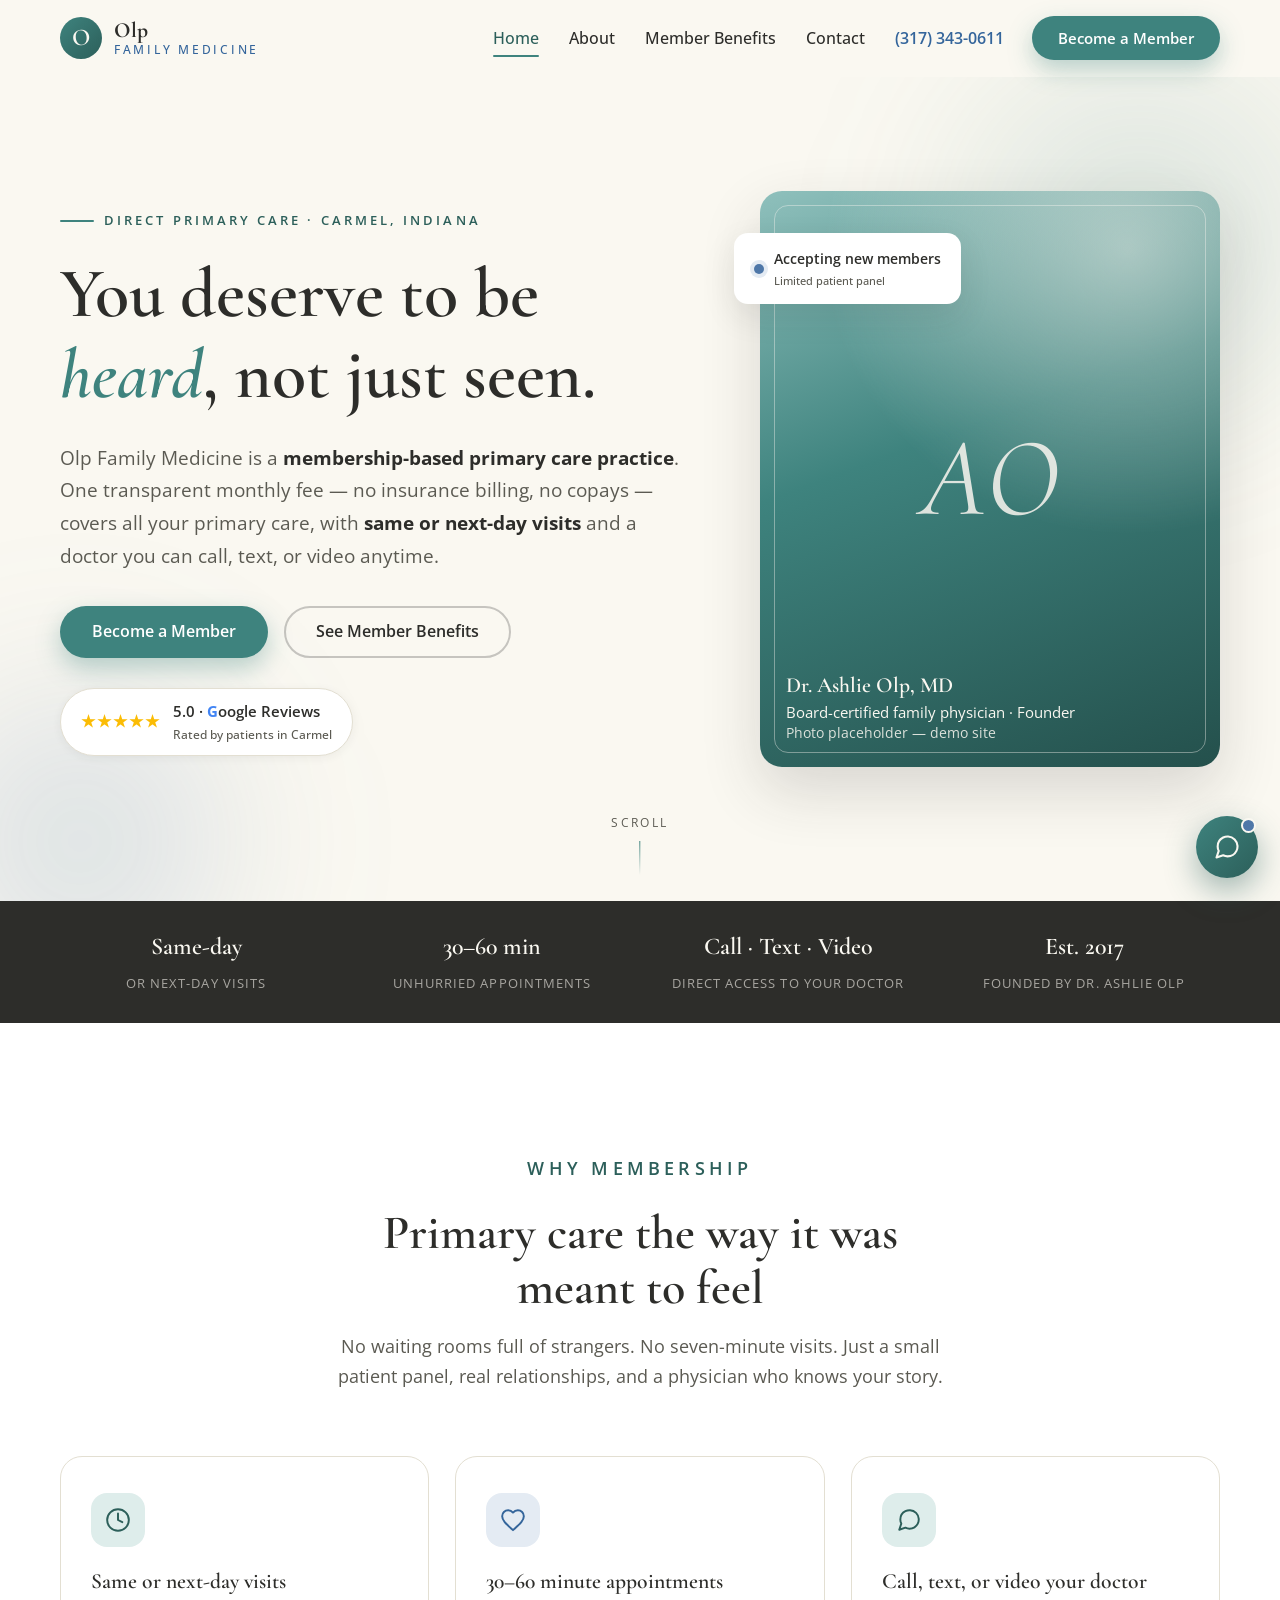
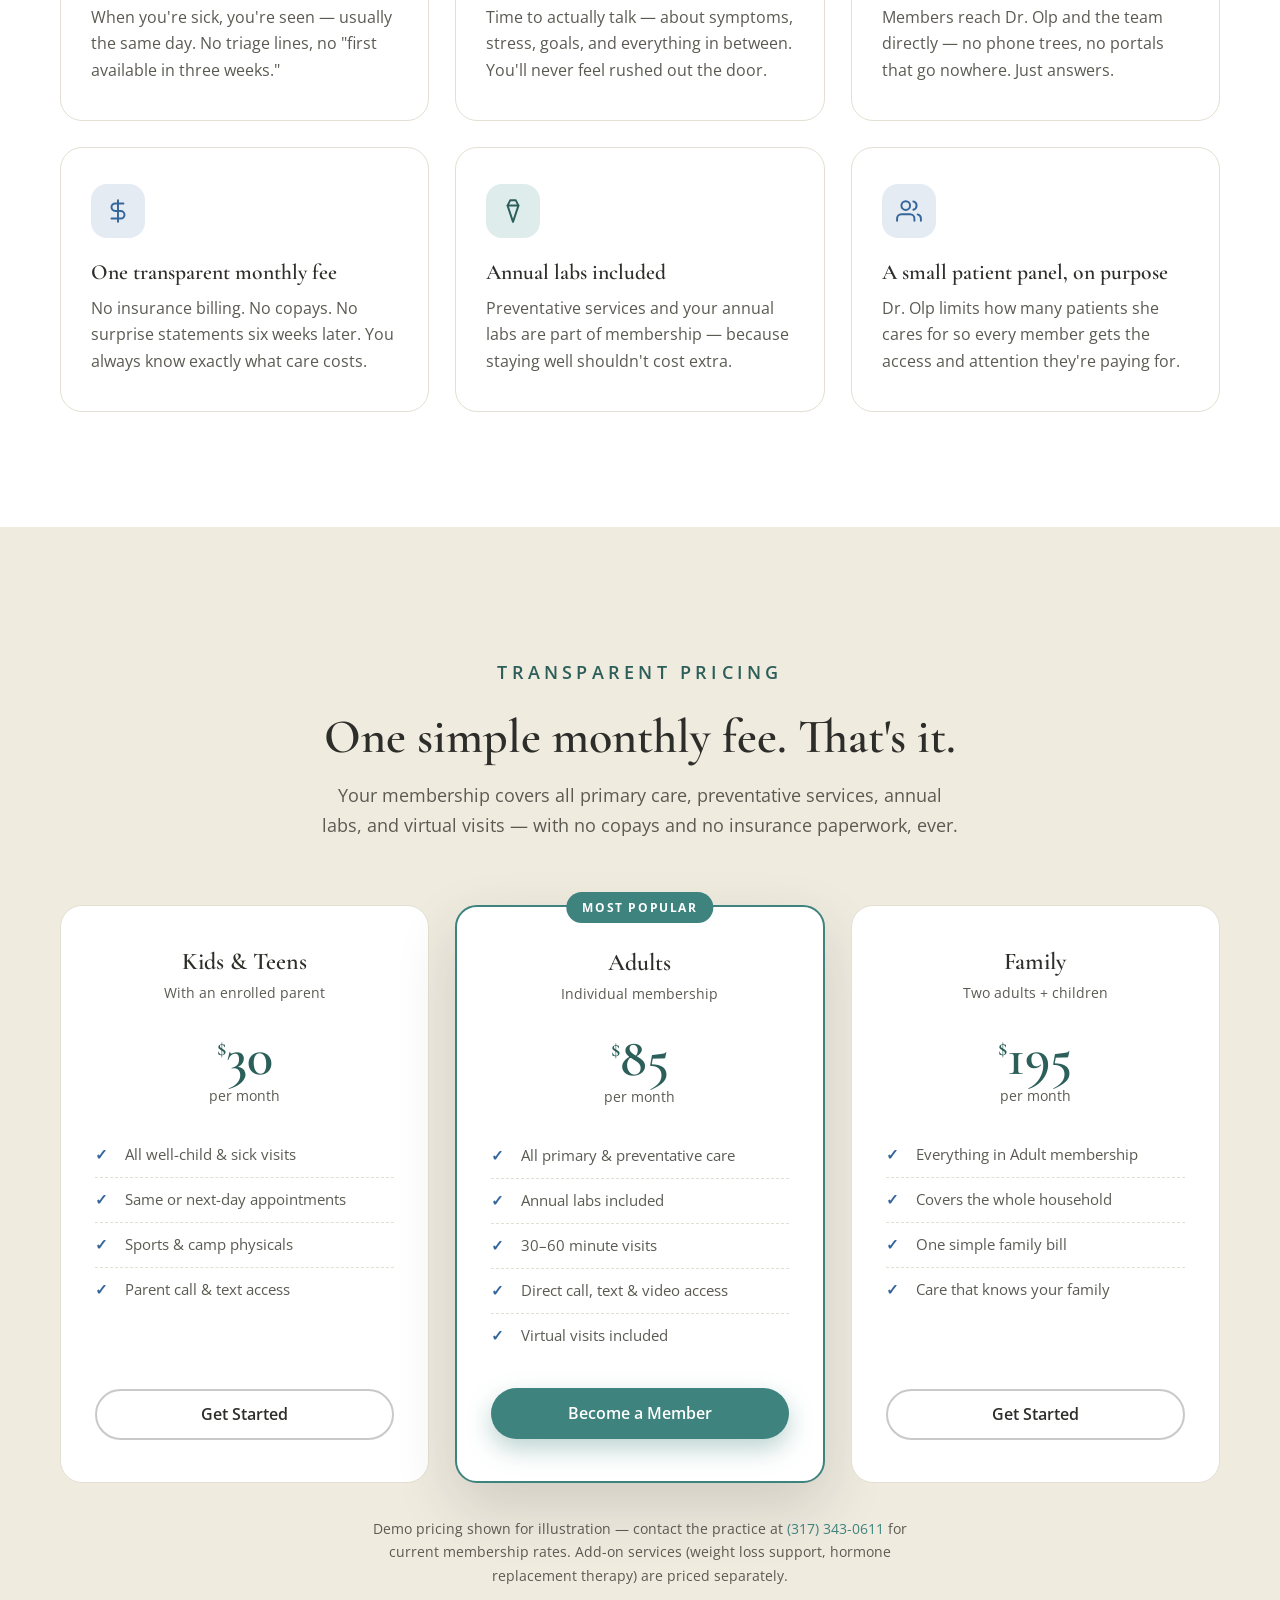
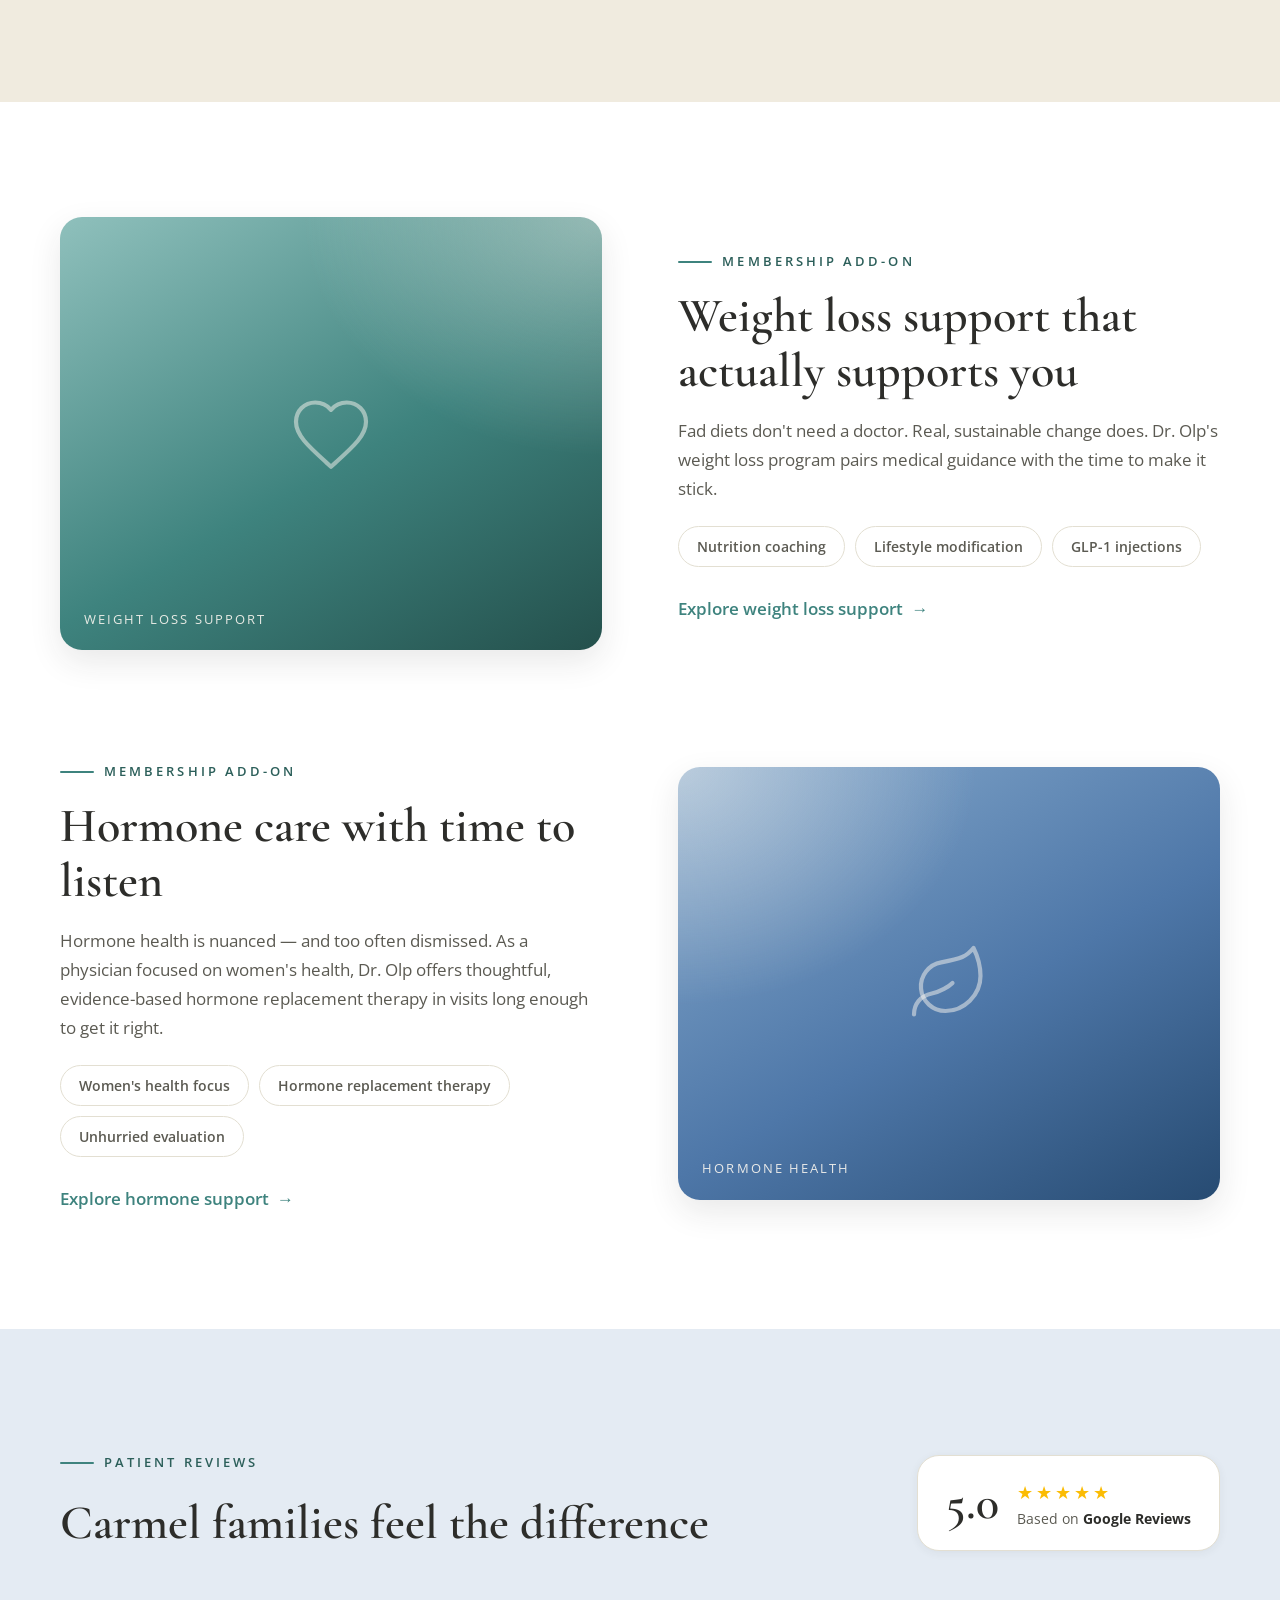
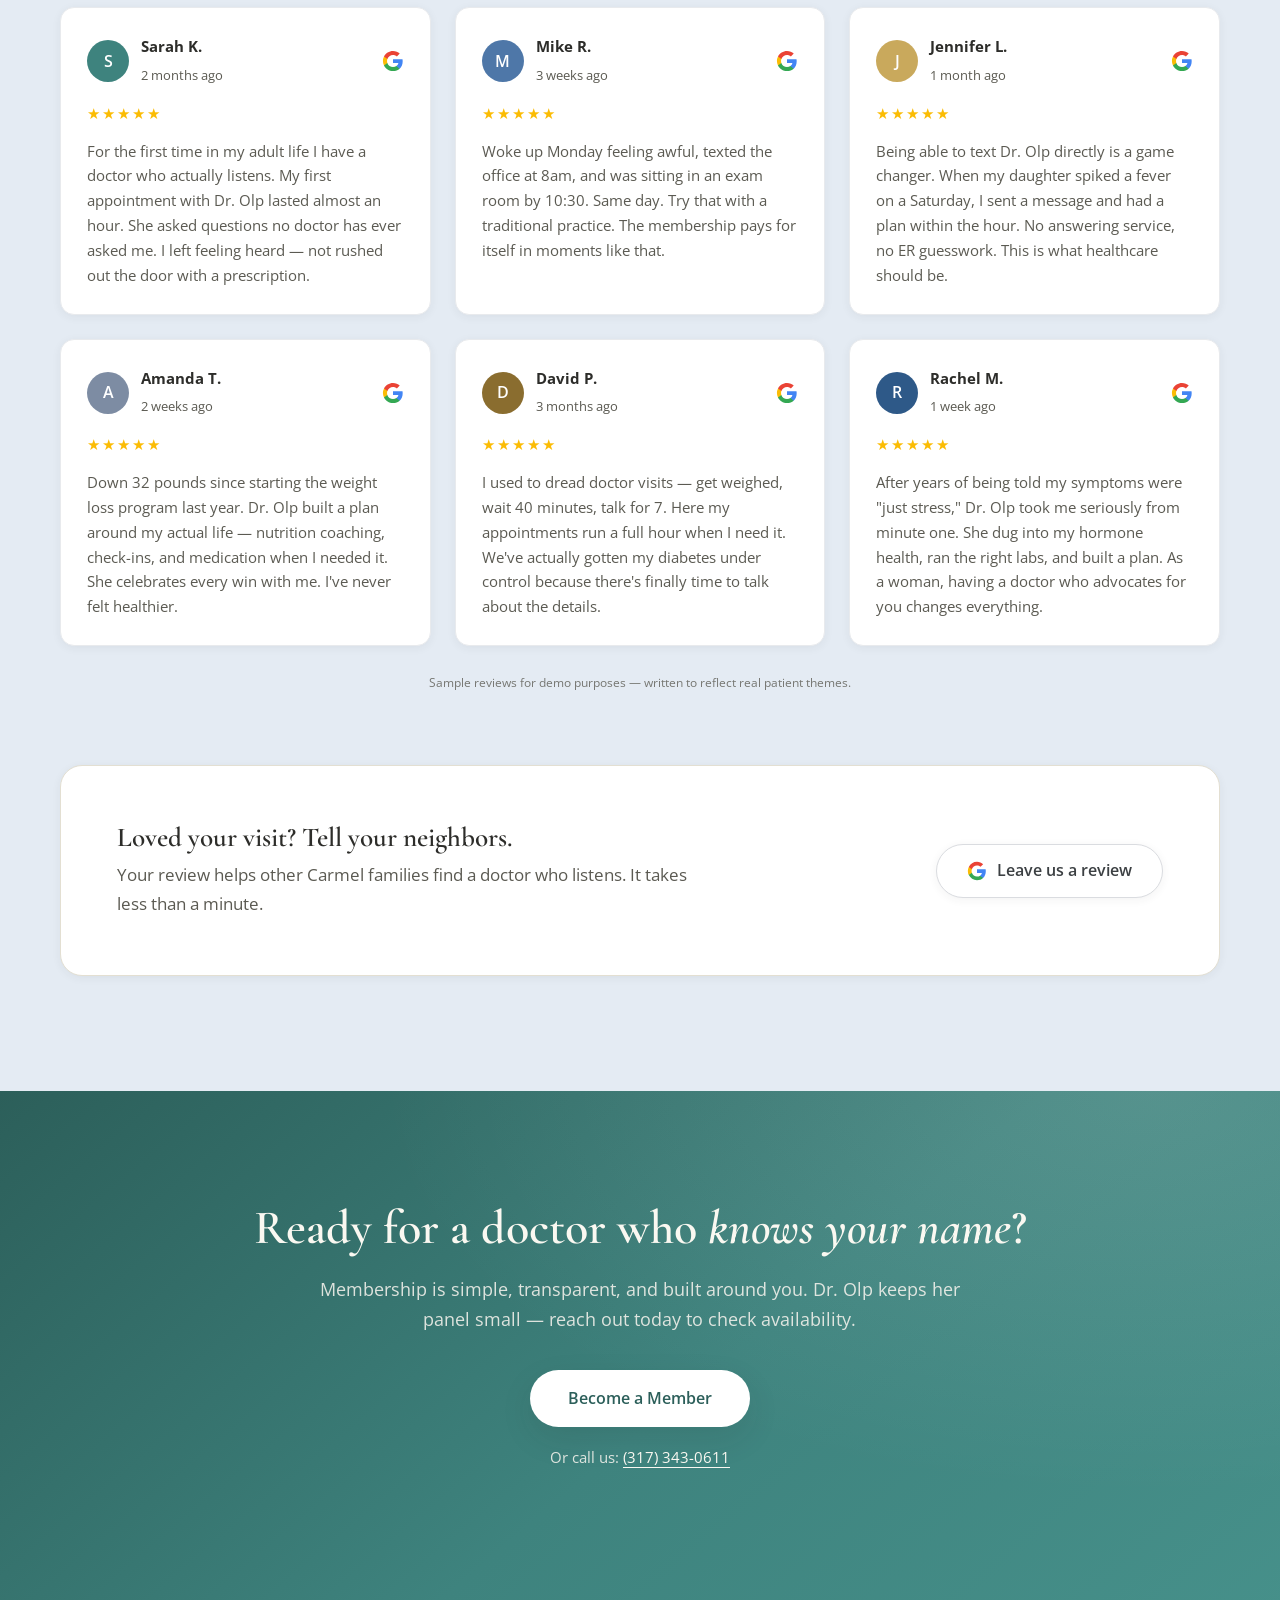
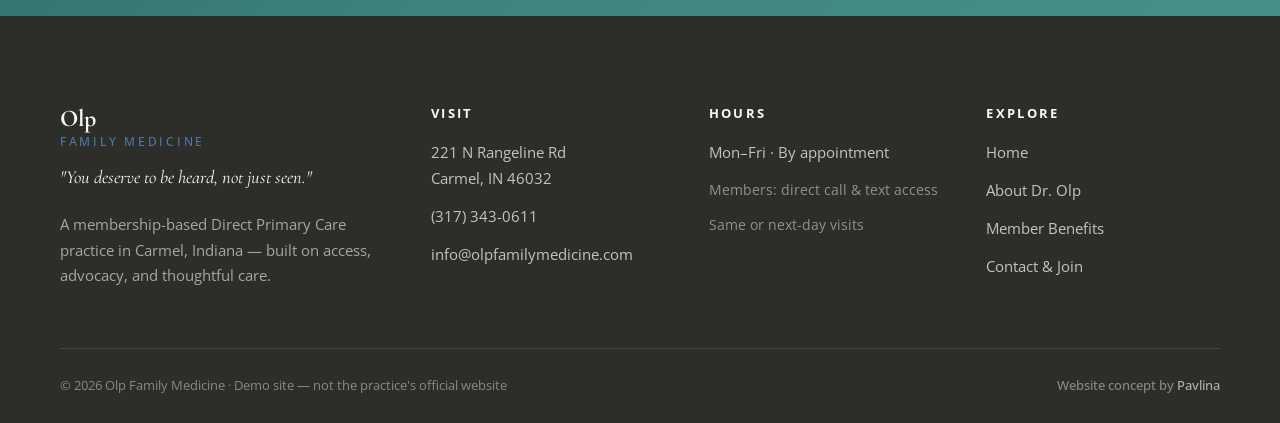
==== commit 9b385729: "deploy: bcbec7f39a6a2ee7f11bae6edea8805c4fead821" ====
--- a/index.html
+++ b/index.html
@@ -7,7 +7,7 @@
   <meta name="description" content="Olp Family Medicine is a membership-based Direct Primary Care practice in Carmel, Indiana. One transparent monthly fee, same-day visits, 30–60 minute appointments, and direct access to Dr. Ashlie Olp, MD. No insurance billing, no copays." />
   <link rel="preconnect" href="https://fonts.googleapis.com" />
   <link rel="preconnect" href="https://fonts.gstatic.com" crossorigin />
-  <link href="https://fonts.googleapis.com/css2?family=Cormorant+Garamond:ital,wght@0,400;0,500;0,600;0,700;1,400;1,500;1,600&family=Inter:wght@400;500;600;700&display=swap" rel="stylesheet" />
+  <link href="https://fonts.googleapis.com/css2?family=Cormorant+Garamond:ital,wght@0,400;0,500;0,600;0,700;1,400;1,500;1,600&family=Open+Sans:wght@400;500;600;700&display=swap" rel="stylesheet" />
   <link rel="stylesheet" href="css/styles.css" />
   <script type="application/ld+json">
   {
--- a/css/styles.css
+++ b/css/styles.css
@@ -1,21 +1,21 @@
 /* ==========================================================================
    Olp Family Medicine — Pavlina demo site
-   Palette: terracotta #C4634F · cream #FAF6F0 · charcoal #2B2B2B · sage #8A9B7E
+   Palette (from olpfamilymedicine.com brand): teal #3E837E · steel blue #34659B · soft gold #EDD286 · warm charcoal #2D2D2A · warm cream #FAF8F1
    ========================================================================== */
 
 :root {
-  --terracotta: #C4634F;
-  --terracotta-dark: #A94F3D;
-  --terracotta-soft: #F3E2DC;
-  --cream: #FAF6F0;
-  --cream-deep: #F2EADF;
-  --charcoal: #2B2B2B;
-  --ink-soft: #5A554E;
-  --sage: #8A9B7E;
-  --sage-dark: #6F8163;
-  --sage-soft: #E8ECE3;
+  --terracotta: #3E837E;
+  --terracotta-dark: #2C5F5A;
+  --terracotta-soft: #DEEDEB;
+  --cream: #FAF8F1;
+  --cream-deep: #F0EBDF;
+  --charcoal: #2D2D2A;
+  --ink-soft: #5B5A52;
+  --sage: #4E77A8;
+  --sage-dark: #34659B;
+  --sage-soft: #E4EBF3;
   --white: #FFFFFF;
-  --border: #E7DED2;
+  --border: #E3DFD2;
   --gold-star: #FBBC04;
   --shadow-sm: 0 2px 10px rgba(43, 43, 43, 0.06);
   --shadow-md: 0 12px 32px rgba(43, 43, 43, 0.10);
@@ -23,7 +23,7 @@
   --radius: 14px;
   --radius-lg: 22px;
   --font-serif: "Cormorant Garamond", "Libre Caslon Text", Georgia, serif;
-  --font-sans: "Inter", -apple-system, BlinkMacSystemFont, "Segoe UI", sans-serif;
+  --font-sans: "Open Sans", "Inter", -apple-system, BlinkMacSystemFont, "Segoe UI", sans-serif;
   --header-h: 76px;
 }
 
@@ -104,7 +104,7 @@
 .btn-primary {
   background: var(--terracotta);
   color: var(--white);
-  box-shadow: 0 10px 24px rgba(196, 99, 79, 0.35);
+  box-shadow: 0 10px 24px rgba(62, 131, 126, 0.35);
 }
 .btn-primary:hover { background: var(--terracotta-dark); color: var(--white); }
 
@@ -139,7 +139,7 @@
   position: sticky;
   top: 0;
   z-index: 200;
-  background: rgba(250, 246, 240, 0.92);
+  background: rgba(250, 248, 241, 0.92);
   backdrop-filter: blur(12px);
   -webkit-backdrop-filter: blur(12px);
   border-bottom: 1px solid transparent;
@@ -301,14 +301,14 @@
   height: 560px;
   right: -140px;
   top: -120px;
-  background: radial-gradient(circle, rgba(196, 99, 79, 0.20), transparent 65%);
+  background: radial-gradient(circle, rgba(62, 131, 126, 0.20), transparent 65%);
 }
 .hero::after {
   width: 480px;
   height: 480px;
   left: -160px;
   bottom: -180px;
-  background: radial-gradient(circle, rgba(138, 155, 126, 0.25), transparent 65%);
+  background: radial-gradient(circle, rgba(78, 119, 168, 0.22), transparent 65%);
 }
 
 .hero-grid {
@@ -393,7 +393,7 @@
   aspect-ratio: 4 / 5;
   background:
     radial-gradient(120% 90% at 80% 10%, rgba(250, 246, 240, 0.5), transparent 55%),
-    linear-gradient(160deg, #D98A75 0%, var(--terracotta) 42%, #8F4636 100%);
+    linear-gradient(160deg, #8FC0BC 0%, var(--terracotta) 42%, #24504C 100%);
   box-shadow: var(--shadow-lg);
 }
 .portrait-card::after {
@@ -434,12 +434,12 @@
 .portrait-card.sage {
   background:
     radial-gradient(120% 90% at 80% 10%, rgba(250, 246, 240, 0.45), transparent 55%),
-    linear-gradient(160deg, #A7B69B 0%, var(--sage) 45%, #5C6E51 100%);
+    linear-gradient(160deg, #7FA3C9 0%, var(--sage) 45%, #24476E 100%);
 }
 .portrait-card.cream {
   background:
     radial-gradient(120% 90% at 20% 10%, rgba(255, 255, 255, 0.7), transparent 55%),
-    linear-gradient(160deg, #EFE3D2 0%, #DCC9AE 55%, #C0A987 100%);
+    linear-gradient(160deg, #F2E7CB 0%, #E8D49A 55%, #C9A95C 100%);
 }
 .portrait-card.cream .portrait-initials { color: rgba(90, 85, 78, 0.5); }
 .portrait-card.cream figcaption { color: var(--charcoal); }
@@ -696,12 +696,12 @@
 .split-visual.grad-terracotta {
   background:
     radial-gradient(100% 100% at 100% 0%, rgba(250, 246, 240, 0.4), transparent 55%),
-    linear-gradient(150deg, #DE9A85 0%, var(--terracotta) 55%, #93402F 100%);
+    linear-gradient(150deg, #8FC0BC 0%, var(--terracotta) 55%, #24504C 100%);
 }
 .split-visual.grad-sage {
   background:
     radial-gradient(100% 100% at 0% 0%, rgba(250, 246, 240, 0.45), transparent 55%),
-    linear-gradient(150deg, #B3C2A6 0%, var(--sage) 55%, #55684B 100%);
+    linear-gradient(150deg, #86AACD 0%, var(--sage) 55%, #274B72 100%);
 }
 .split-visual .visual-label {
   position: absolute;
@@ -807,12 +807,12 @@
   font-size: 1rem;
   flex: none;
 }
-.avatar.a1 { background: #C4634F; }
-.avatar.a2 { background: #8A9B7E; }
-.avatar.a3 { background: #B08968; }
+.avatar.a1 { background: #3E837E; }
+.avatar.a2 { background: #4E77A8; }
+.avatar.a3 { background: #C9A95C; }
 .avatar.a4 { background: #7D8CA3; }
-.avatar.a5 { background: #A9784F; }
-.avatar.a6 { background: #6F8163; }
+.avatar.a5 { background: #8A6D2F; }
+.avatar.a6 { background: #2E5988; }
 
 .review-top .who strong { display: block; font-size: 0.95rem; color: var(--charcoal); }
 .review-top .who span { font-size: 0.8rem; color: var(--ink-soft); }
@@ -858,7 +858,7 @@
   position: relative;
   background:
     radial-gradient(110% 140% at 90% 0%, rgba(250, 246, 240, 0.12), transparent 55%),
-    linear-gradient(140deg, #A94F3D 0%, var(--terracotta) 55%, #B4664F 100%);
+    linear-gradient(140deg, #2C5F5A 0%, var(--terracotta) 55%, #46908A 100%);
   color: var(--cream);
   text-align: center;
   padding: clamp(72px, 9vw, 110px) 0;
@@ -898,7 +898,7 @@
   border-radius: 50%;
   right: -160px;
   top: -220px;
-  background: radial-gradient(circle, rgba(196, 99, 79, 0.14), transparent 65%);
+  background: radial-gradient(circle, rgba(62, 131, 126, 0.14), transparent 65%);
   filter: blur(60px);
 }
 .page-hero h1 { font-size: clamp(2.4rem, 5vw, 3.6rem); margin-bottom: 18px; }
@@ -1003,8 +1003,8 @@
   font-style: italic;
   color: rgba(250, 246, 240, 0.9);
 }
-.team-card .team-visual.v-sage { background: linear-gradient(140deg, #A7B69B, var(--sage) 55%, #5C6E51); }
-.team-card .team-visual.v-clay { background: linear-gradient(140deg, #D8A18E, #B87A62 55%, #97503C); }
+.team-card .team-visual.v-sage { background: linear-gradient(140deg, #7FA3C9, var(--sage) 55%, #24476E); }
+.team-card .team-visual.v-clay { background: linear-gradient(140deg, #8FC0BC, #5FA09A 55%, #2C5F5A); }
 .team-card .team-body { padding: 30px 30px 34px; }
 .team-card h3 { margin-bottom: 4px; }
 .team-card .role {
@@ -1098,12 +1098,12 @@
 .addon-card.clay {
   background:
     radial-gradient(120% 110% at 100% 0%, rgba(250, 246, 240, 0.18), transparent 55%),
-    linear-gradient(150deg, #B4664F 0%, #9C4B37 100%);
+    linear-gradient(150deg, #46908A 0%, #2C5F5A 100%);
 }
 .addon-card.moss {
   background:
     radial-gradient(120% 110% at 0% 0%, rgba(250, 246, 240, 0.18), transparent 55%),
-    linear-gradient(150deg, #7D8F70 0%, #56684B 100%);
+    linear-gradient(150deg, #4E77A8 0%, #2E5988 100%);
 }
 .addon-card .pill {
   align-self: flex-start;
@@ -1252,7 +1252,7 @@
 .form-field textarea:focus {
   outline: none;
   border-color: var(--terracotta);
-  box-shadow: 0 0 0 3px rgba(196, 99, 79, 0.15);
+  box-shadow: 0 0 0 3px rgba(62, 131, 126, 0.15);
 }
 .form-note { font-size: 0.8rem; color: var(--ink-soft); margin-top: 14px; }
 
@@ -1276,9 +1276,9 @@
   position: relative;
   overflow: hidden;
   background:
-    linear-gradient(rgba(138, 155, 126, 0.12) 1px, transparent 1px),
-    linear-gradient(90deg, rgba(138, 155, 126, 0.12) 1px, transparent 1px),
-    linear-gradient(150deg, #EDE9E0 0%, #DFE4D7 100%);
+    linear-gradient(rgba(78, 119, 168, 0.10) 1px, transparent 1px),
+    linear-gradient(90deg, rgba(78, 119, 168, 0.10) 1px, transparent 1px),
+    linear-gradient(150deg, #EDE9E0 0%, #DCE4EA 100%);
   background-size: 44px 44px, 44px 44px, cover;
   border: 1px solid var(--border);
   display: grid;
@@ -1392,7 +1392,7 @@
   color: var(--cream);
   display: grid;
   place-items: center;
-  box-shadow: 0 12px 32px rgba(169, 79, 61, 0.45);
+  box-shadow: 0 12px 32px rgba(44, 95, 90, 0.45);
   transition: transform 0.25s ease, box-shadow 0.25s ease;
 }
 .aria-launcher:hover { transform: scale(1.07); }
@@ -1606,7 +1606,7 @@
 .aria-input-row input:focus {
   outline: none;
   border-color: var(--terracotta);
-  box-shadow: 0 0 0 3px rgba(196, 99, 79, 0.14);
+  box-shadow: 0 0 0 3px rgba(62, 131, 126, 0.14);
 }
 .aria-send {
   width: 46px;
